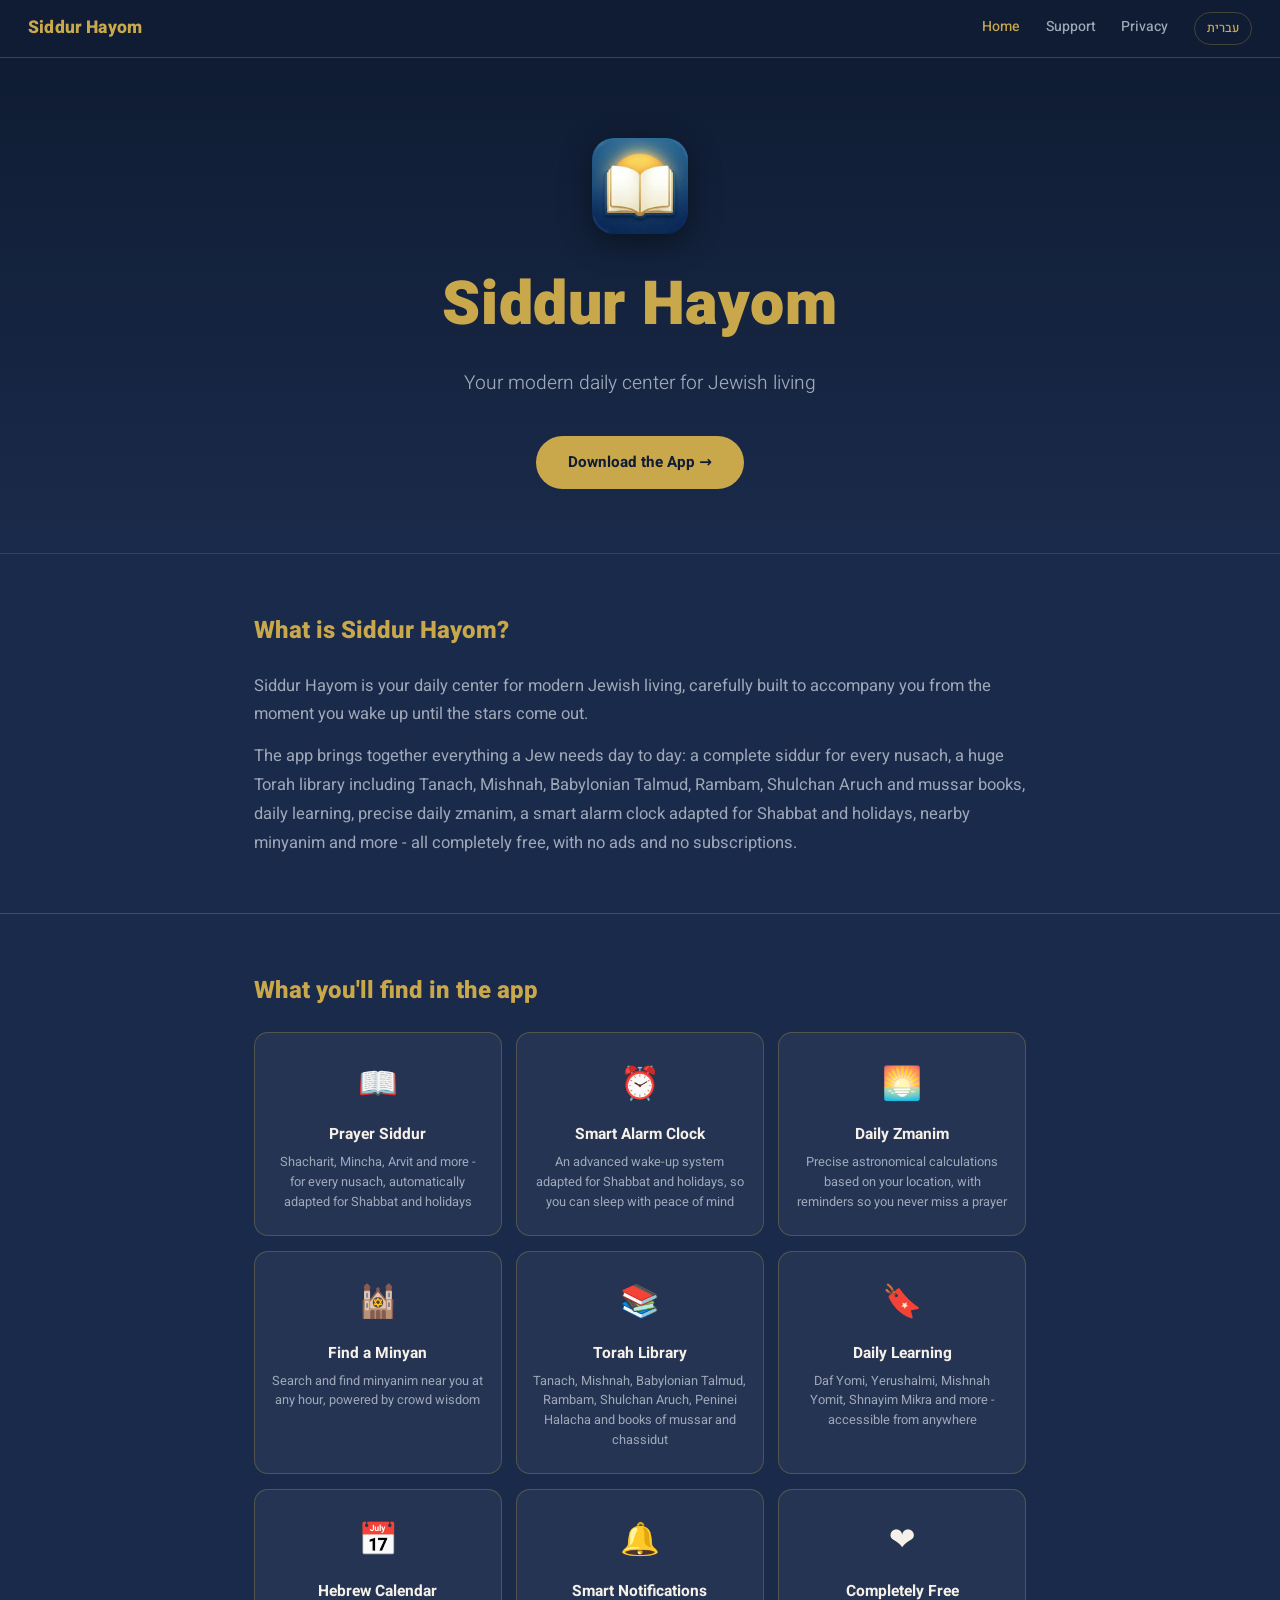
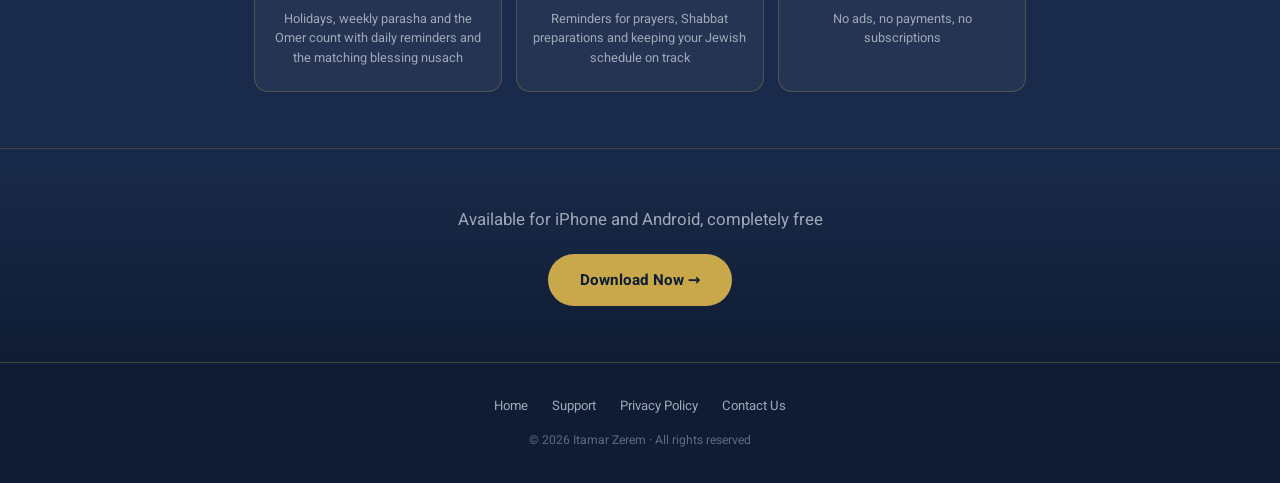
==== index.html @ e5074533 "dailystudy" ====
<!DOCTYPE html>
<html lang="he" dir="rtl">
<head>
  <meta charset="UTF-8">
  <script>
    (function () {
      var saved = localStorage.getItem('siddurLang');
      var lang = (navigator.language || navigator.userLanguage || '').toLowerCase();
      var target = saved || (lang.indexOf('he') === 0 ? 'he' : 'en');
      if (target !== 'he') { location.replace('en/index.html'); }
    })();
  </script>
  <meta name="viewport" content="width=device-width, initial-scale=1.0">
  <title>סידור היום - המרכז היומיומי לאורח חיים יהודי</title>
  <meta name="description" content="סידור היום - האפליקציה שמאגדת את כל מה שיהודי צריך ביום יום: סידור לכל נוסח, ספריית יהדות ענקית, זמני היום, שעון מעורר חכם, מניינים ועוד. חינמי לחלוטין.">
  <link rel="canonical" href="https://itamarzerem.github.io/siddurHayomWeb/index.html">
  <link rel="alternate" hreflang="he" href="https://itamarzerem.github.io/siddurHayomWeb/index.html">
  <link rel="alternate" hreflang="en" href="https://itamarzerem.github.io/siddurHayomWeb/en/index.html">
  <link rel="alternate" hreflang="x-default" href="https://itamarzerem.github.io/siddurHayomWeb/index.html">
  <link rel="preconnect" href="https://fonts.googleapis.com">
  <link rel="preconnect" href="https://fonts.gstatic.com" crossorigin>
  <link href="https://fonts.googleapis.com/css2?family=Heebo:wght@300;400;500;600;700;800;900&display=swap" rel="stylesheet">
  <link rel="stylesheet" href="styles.css">
</head>
<body>

  <!-- ── NAV ── -->
  <nav class="nav">
    <a href="index.html" class="nav-logo">סידור היום</a>
    <ul class="nav-links">
      <li><a href="index.html" class="active">בית</a></li>
      <li><a href="support.html">תמיכה</a></li>
      <li><a href="privacy.html">פרטיות</a></li>
      <li><a href="en/index.html" class="lang-switch" onclick="localStorage.setItem('siddurLang','en')">English</a></li>
    </ul>
  </nav>

  <main>

    <!-- ── HERO ── -->
    <section class="hero">
      <img src="siddurIcon.png" alt="סידור היום" class="hero-app-icon" width="96" height="96">
      <h1>סידור היום</h1>
      <p class="hero-tagline">המרכז היומיומי שלך לאורח חיים יהודי מודרני</p>
      <a href="go.html" class="btn btn-gold">
        הורד את האפליקציה ←
      </a>
    </section>

    <!-- ── ABOUT ── -->
    <section class="section">
      <div class="container">
        <h2 class="section-title">מה זה סידור היום?</h2>
        <div class="section-text">
          <p>
            סידור היום הוא המרכז היומיומי שלך לניהול אורח חיים יהודי מודרני, שנבנה בקפידה כדי ללוות אותך
            מהשנייה שקמת ועד צאת הכוכבים.
          </p>
          <p>
            האפליקציה מאגדת את כל מה שיהודי צריך ביום יום: סידור תפילה מלא לכל נוסח, ספריית יהדות ענקית
            הכוללת תנ"ך, משנה, תלמוד בבלי, רמב"ם, שולחן ערוך וספרי מוסר, לימוד יומי, זמני היום המדויקים,
            שעון מעורר חכם המותאם לשבתות ולחגים, מניינים בסביבתך ועוד - הכל חינמי לגמרי, ללא פרסומות וללא מנויים.
          </p>
        </div>
      </div>
    </section>

    <hr class="divider">

    <!-- ── FEATURES ── -->
    <section class="section">
      <div class="container">
        <h2 class="section-title">מה תמצאו באפליקציה</h2>
        <div class="features-grid">

          <div class="feature-card">
            <span class="feature-icon">📖</span>
            <h3>סידור תפילה</h3>
            <p>שחרית, מנחה, ערבית ועוד - לכל נוסח, מותאם אוטומטית לשבתות וחגים</p>
          </div>

          <div class="feature-card">
            <span class="feature-icon">⏰</span>
            <h3>שעון מעורר חכם</h3>
            <p>מערכת השכמה מתקדמת המותאמת לשבתות ולחגים, כדי שתישנו בראש שקט</p>
          </div>

          <div class="feature-card">
            <span class="feature-icon">🌅</span>
            <h3>זמני היום</h3>
            <p>חישוב אסטרונומי מדויק לפי מיקומכם, עם תזכורות שלא תפספסו אף תפילה</p>
          </div>

          <div class="feature-card">
            <span class="feature-icon">🕍</span>
            <h3>מציאת מניין</h3>
            <p>חיפוש ואיתור מניינים בסביבתכם בכל שעה, בהסתמך על חכמת ההמונים</p>
          </div>

          <div class="feature-card">
            <span class="feature-icon">📚</span>
            <h3>ספריית יהדות</h3>
            <p>תנ"ך, משנה, תלמוד בבלי, רמב"ם, שולחן ערוך, פניני הלכה וספרי מוסר וחסידות</p>
          </div>

          <div class="feature-card">
            <span class="feature-icon">🔖</span>
            <h3>לימוד יומי</h3>
            <p>דף יומי, ירושלמי, משנה יומית, שניים מקרא ועוד - נגיש מכל מקום</p>
          </div>

          <div class="feature-card">
            <span class="feature-icon">📅</span>
            <h3>לוח שנה עברי</h3>
            <p>חגים, פרשות שבוע וספירת העומר עם תזכורות יומיות ונוסח ברכה מותאם</p>
          </div>

          <div class="feature-card">
            <span class="feature-icon">🔔</span>
            <h3>התראות חכמות</h3>
            <p>תזכורות לתפילות, הכנת שבת ושמירה על לוח הזמנים היהודי שלכם</p>
          </div>

          <div class="feature-card">
            <span class="feature-icon">❤️</span>
            <h3>חינמי לגמרי</h3>
            <p>ללא פרסומות, ללא תשלומים, ללא מנויים</p>
          </div>

        </div>
      </div>
    </section>

    <!-- ── CTA ── -->
    <section class="cta-band">
      <p>זמין ל‑iPhone ול‑Android, בחינם לחלוטין</p>
      <a href="go.html" class="btn btn-gold">
        הורד עכשיו ←
      </a>
    </section>

  </main>

  <!-- ── FOOTER ── -->
  <footer>
    <nav class="footer-links">
      <a href="index.html">בית</a>
      <a href="support.html">תמיכה</a>
      <a href="privacy.html">פרטיות</a>
      <a href="mailto:siddurhayom@gmail.com">צרו קשר</a>
    </nav>
    <p class="footer-copy">© 2026 Itamar Zerem · כל הזכויות שמורות</p>
  </footer>

</body>
</html>
---- styles.css ----
/* ===================================================
   סידור היום — Website Styles
   Palette: #1a2a4a (deep blue) · #f5f0e8 (cream) · #c9a84c (gold)
   =================================================== */

*, *::before, *::after {
  box-sizing: border-box;
  margin: 0;
  padding: 0;
}

:root {
  --bg:        #1a2a4a;
  --bg-deep:   #0f1c33;
  --bg-card:   rgba(255, 255, 255, 0.05);
  --cream:     #f5f0e8;
  --muted:     #9fa8b8;
  --gold:      #c9a84c;
  --gold-lt:   #e8c96a;
  --gold-bdr:  rgba(201, 168, 76, 0.28);
  --radius:    14px;
}

html {
  direction: rtl;
  scroll-behavior: smooth;
  font-size: 16px;
}

html[dir="ltr"] {
  direction: ltr;
}

body {
  font-family: 'Heebo', system-ui, -apple-system, sans-serif;
  background: var(--bg);
  color: var(--cream);
  line-height: 1.75;
  min-height: 100vh;
  display: flex;
  flex-direction: column;
}

a { color: inherit; text-decoration: none; }
ul { list-style: none; }


/* ─── NAV ─────────────────────────────────────────── */

.nav {
  position: sticky;
  top: 0;
  z-index: 100;
  height: 58px;
  display: flex;
  align-items: center;
  justify-content: space-between;
  padding: 0 1.75rem;
  background: var(--bg-deep);
  border-bottom: 1px solid var(--gold-bdr);
  backdrop-filter: blur(8px);
}

.nav-logo {
  font-size: 1.1rem;
  font-weight: 800;
  color: var(--gold);
  letter-spacing: 0.01em;
  white-space: nowrap;
}

.nav-links {
  display: flex;
  gap: 1.6rem;
}

.nav-links a {
  font-size: 0.88rem;
  font-weight: 500;
  color: var(--muted);
  transition: color 0.18s;
}

.nav-links a:hover,
.nav-links a.active {
  color: var(--gold);
}

.lang-switch {
  display: inline-flex;
  align-items: center;
  padding: 0.26rem 0.75rem;
  border: 1px solid var(--gold-bdr);
  border-radius: 100px;
  font-size: 0.78rem !important;
  font-weight: 600;
  color: var(--gold) !important;
  white-space: nowrap;
  transition: background 0.18s, border-color 0.18s;
}

.lang-switch:hover {
  background: var(--bg-card);
  border-color: var(--gold);
}


/* ─── LAYOUT HELPERS ──────────────────────────────── */

.container {
  width: 100%;
  max-width: 820px;
  margin: 0 auto;
  padding: 0 1.5rem;
}

main { flex: 1; }

.divider {
  border: none;
  border-top: 1px solid var(--gold-bdr);
}


/* ─── HERO ────────────────────────────────────────── */

.hero {
  text-align: center;
  padding: 5rem 1.5rem 4rem;
  background: linear-gradient(180deg, var(--bg-deep) 0%, var(--bg) 100%);
  border-bottom: 1px solid var(--gold-bdr);
}

.hero-app-icon {
  width: 96px;
  height: 96px;
  border-radius: 22px;
  display: block;
  margin: 0 auto 1.1rem;
  box-shadow: 0 8px 32px rgba(0, 0, 0, 0.45);
}

.hero h1 {
  font-size: clamp(2.4rem, 7vw, 3.8rem);
  font-weight: 900;
  color: var(--gold);
  letter-spacing: 0.01em;
  margin-bottom: 0.55rem;
}

.hero-tagline {
  font-size: clamp(1rem, 2.8vw, 1.2rem);
  color: var(--muted);
  font-weight: 300;
  margin-bottom: 2.25rem;
}


/* ─── BUTTONS ─────────────────────────────────────── */

.btn {
  display: inline-flex;
  align-items: center;
  justify-content: center;
  gap: 0.5rem;
  padding: 0.8rem 2rem;
  border-radius: 100px;
  font-family: inherit;
  font-size: 0.95rem;
  font-weight: 700;
  cursor: pointer;
  border: none;
  transition: transform 0.15s ease, box-shadow 0.15s ease, opacity 0.15s;
}

.btn:hover { transform: translateY(-2px); }

.btn-appstore {
  background: #111;
  color: #fff;
  border: 1px solid rgba(255,255,255,0.15);
  font-size: 0.9rem;
  border-radius: 12px;
  padding: 0.7rem 1.6rem;
}
.btn-appstore:hover {
  background: #1c1c1c;
  box-shadow: 0 6px 22px rgba(0,0,0,0.5);
}

.btn-gold {
  background: var(--gold);
  color: var(--bg-deep);
}
.btn-gold:hover {
  background: var(--gold-lt);
  box-shadow: 0 6px 22px rgba(201,168,76,0.35);
}

.btn-play {
  background: #01875f;
  color: #fff;
  border: 1px solid rgba(255,255,255,0.15);
  font-size: 0.9rem;
  border-radius: 12px;
  padding: 0.7rem 1.6rem;
}
.btn-play:hover {
  background: #026e4d;
  box-shadow: 0 6px 22px rgba(0,0,0,0.5);
}

.store-buttons {
  display: flex;
  flex-wrap: wrap;
  gap: 0.9rem;
  justify-content: center;
}

.btn-paypal {
  background: #0070ba;
  color: #fff;
  border: 1px solid rgba(255,255,255,0.15);
  font-size: 0.9rem;
  border-radius: 12px;
  padding: 0.7rem 1.6rem;
}
.btn-paypal:hover {
  background: #005ea6;
  box-shadow: 0 6px 22px rgba(0,112,186,0.4);
}

.btn-bit {
  background: #2dd4f5;
  color: #06263b;
  border: 1px solid rgba(255,255,255,0.15);
  font-size: 0.9rem;
  border-radius: 12px;
  padding: 0.7rem 1.6rem;
}
.btn-bit:hover {
  background: #55e0fb;
  box-shadow: 0 6px 22px rgba(45,212,245,0.4);
}

.btn-paybox {
  background: #00b894;
  color: #fff;
  border: 1px solid rgba(255,255,255,0.15);
  font-size: 0.9rem;
  border-radius: 12px;
  padding: 0.7rem 1.6rem;
}
.btn-paybox:hover {
  background: #00997d;
  box-shadow: 0 6px 22px rgba(0,184,148,0.4);
}


/* ─── SECTIONS ────────────────────────────────────── */

.section {
  padding: 3.5rem 0;
}

.section-title {
  font-size: 1.5rem;
  font-weight: 800;
  color: var(--gold);
  margin-bottom: 1.25rem;
}

.section-text p {
  color: var(--muted);
  font-size: 1.03rem;
  margin-bottom: 0.8rem;
}
.section-text p:last-child { margin-bottom: 0; }


/* ─── FEATURE CARDS ───────────────────────────────── */

.features-grid {
  display: grid;
  grid-template-columns: repeat(3, 1fr);
  gap: 0.9rem;
}

.feature-card {
  background: var(--bg-card);
  border: 1px solid var(--gold-bdr);
  border-radius: var(--radius);
  padding: 1.4rem 1rem;
  text-align: center;
  transition: border-color 0.2s, transform 0.2s;
}

.feature-card:hover {
  border-color: var(--gold);
  transform: translateY(-3px);
}

.feature-icon {
  font-size: 2rem;
  display: block;
  margin-bottom: 0.6rem;
}

.feature-card h3 {
  font-size: 0.97rem;
  font-weight: 700;
  color: var(--cream);
  margin-bottom: 0.3rem;
}

.feature-card p {
  font-size: 0.8rem;
  color: var(--muted);
  line-height: 1.55;
}


/* ─── CTA BAND ────────────────────────────────────── */

.cta-band {
  background: linear-gradient(180deg, var(--bg) 0%, var(--bg-deep) 100%);
  border-top: 1px solid var(--gold-bdr);
  text-align: center;
  padding: 3.5rem 1.5rem;
}

.cta-band p {
  color: var(--muted);
  margin-bottom: 1.2rem;
  font-size: 1.05rem;
}


/* ─── SUPPORT PAGE ────────────────────────────────── */

.page-header {
  text-align: center;
  padding: 4rem 1.5rem 3rem;
  background: linear-gradient(180deg, var(--bg-deep) 0%, var(--bg) 100%);
  border-bottom: 1px solid var(--gold-bdr);
}

.page-header .page-emoji {
  font-size: 3rem;
  display: block;
  margin-bottom: 0.9rem;
}

.page-header h1 {
  font-size: clamp(1.8rem, 5vw, 2.8rem);
  font-weight: 900;
  color: var(--gold);
  margin-bottom: 0.45rem;
}

.page-header p {
  color: var(--muted);
  font-size: 1rem;
}

.donate-card {
  background: var(--bg-card);
  border: 1px solid var(--gold-bdr);
  border-radius: var(--radius);
  padding: 2.5rem 2rem;
  text-align: center;
  margin-top: 2rem;
}

.donate-card .donate-amount-note {
  font-size: 0.85rem;
  color: var(--muted);
  margin-top: 1rem;
}

.contact-note {
  text-align: center;
  color: var(--muted);
  font-size: 0.9rem;
  margin-top: 1.75rem;
}

.contact-note a {
  color: var(--gold);
  border-bottom: 1px solid rgba(201,168,76,0.35);
  padding-bottom: 1px;
  transition: border-color 0.2s;
}

.contact-note a:hover {
  border-color: var(--gold);
}


/* ─── PRIVACY PAGE ────────────────────────────────── */

.privacy-body {
  direction: ltr;
  text-align: left;
  padding: 3rem 0;
}

.privacy-body .policy-block {
  background: var(--bg-card);
  border: 1px solid var(--gold-bdr);
  border-radius: var(--radius);
  padding: 2rem 2rem 1.5rem;
}

.privacy-body h2 {
  font-size: 1rem;
  font-weight: 700;
  color: var(--gold);
  margin-top: 1.5rem;
  margin-bottom: 0.45rem;
}

.privacy-body h2:first-child {
  margin-top: 0;
}

.privacy-body p {
  color: var(--muted);
  font-size: 0.9rem;
  line-height: 1.8;
  margin-bottom: 0.6rem;
}

.privacy-body .last-updated {
  display: block;
  font-size: 0.8rem;
  color: var(--muted);
  opacity: 0.7;
  margin-bottom: 1.5rem;
}

.privacy-body a {
  color: var(--gold);
  text-decoration: underline;
  text-decoration-color: rgba(201,168,76,0.4);
}


/* ─── FOOTER ──────────────────────────────────────── */

footer {
  background: var(--bg-deep);
  border-top: 1px solid var(--gold-bdr);
  padding: 2rem 1.5rem;
  text-align: center;
}

.footer-links {
  display: flex;
  justify-content: center;
  gap: 1.5rem;
  margin-bottom: 0.75rem;
  flex-wrap: wrap;
}

.footer-links a {
  color: var(--muted);
  font-size: 0.82rem;
  transition: color 0.18s;
}

.footer-links a:hover { color: var(--gold); }

.footer-copy {
  font-size: 0.76rem;
  color: var(--muted);
  opacity: 0.55;
}


/* ─── RESPONSIVE ──────────────────────────────────── */

@media (max-width: 640px) {
  .hero        { padding: 3.5rem 1.25rem 3rem; }
  .section     { padding: 2.5rem 0; }

  .features-grid {
    grid-template-columns: 1fr 1fr;
    gap: 0.75rem;
  }

  .donate-card { padding: 1.75rem 1.25rem; }

  .nav-links { gap: 1.1rem; }
}

@media (max-width: 380px) {
  .features-grid { grid-template-columns: 1fr; }
  .nav-links { gap: 0.85rem; }
  .nav-links a { font-size: 0.82rem; }
}
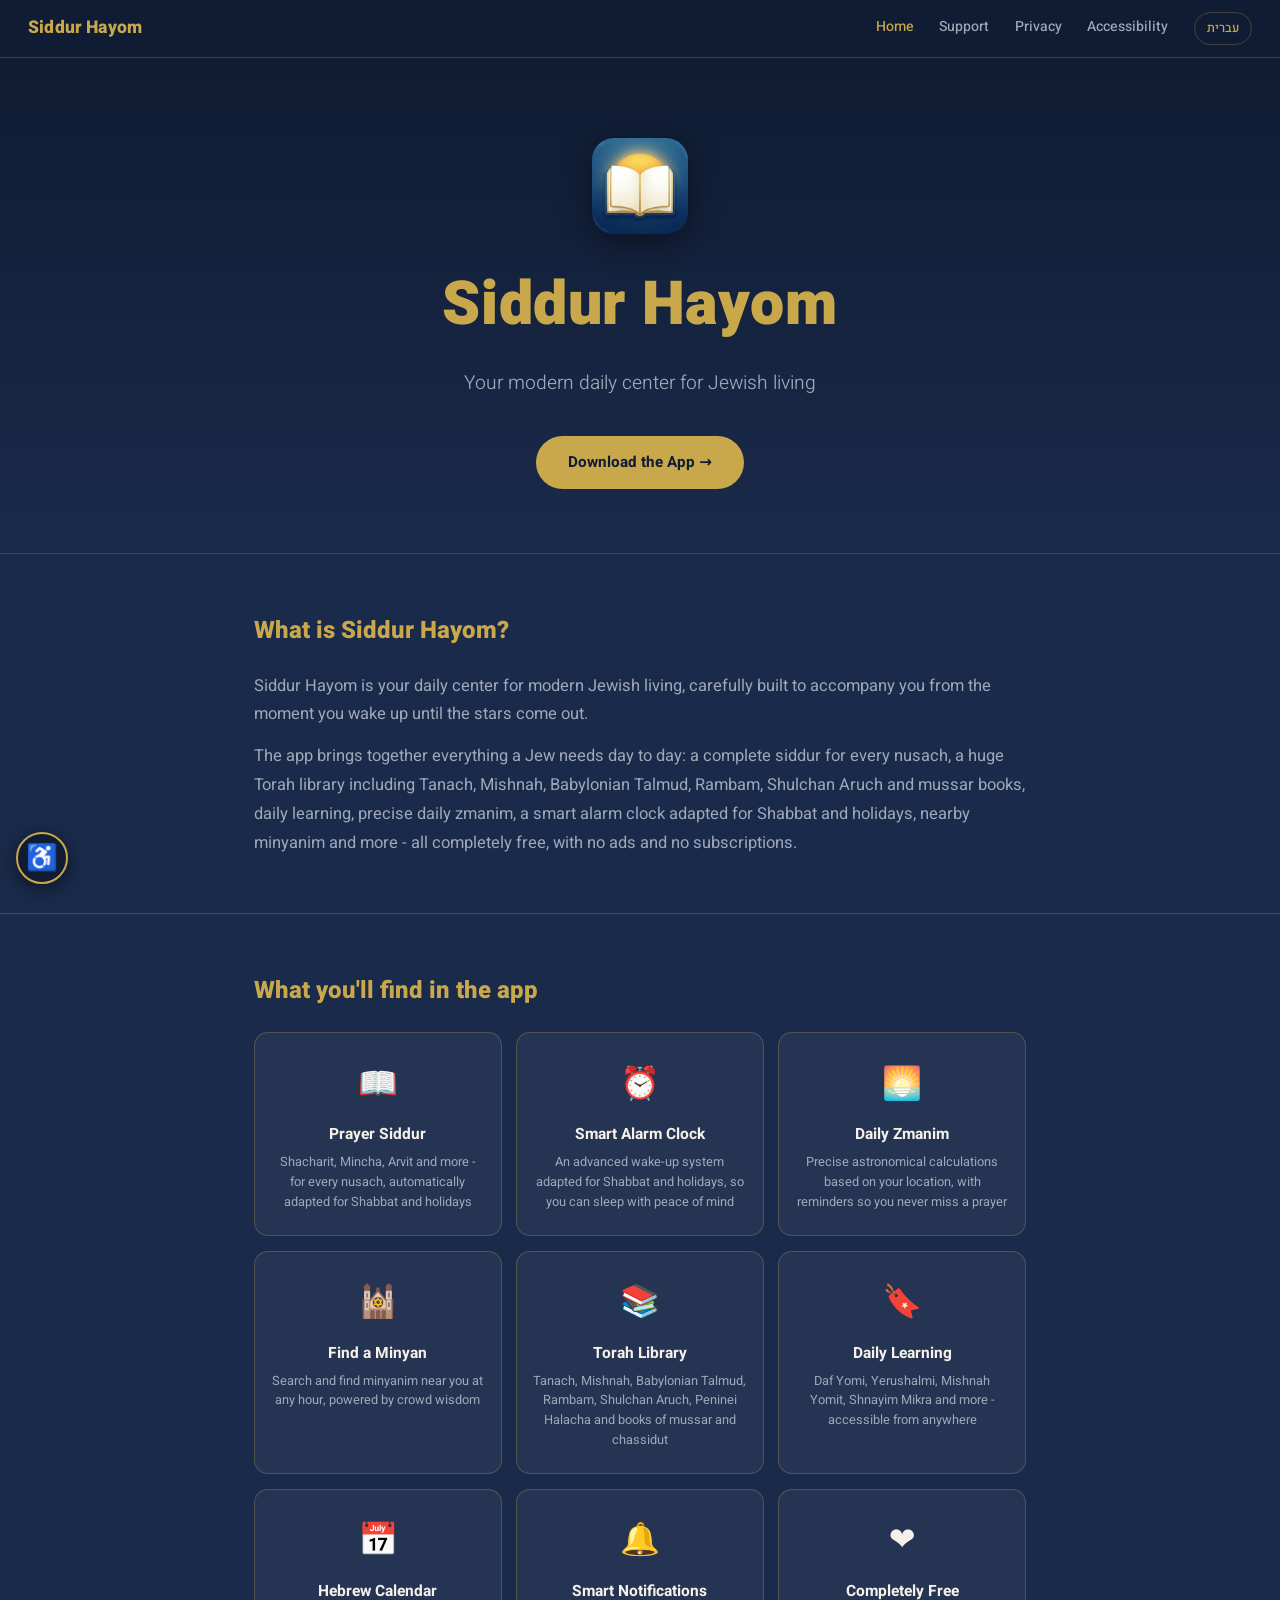
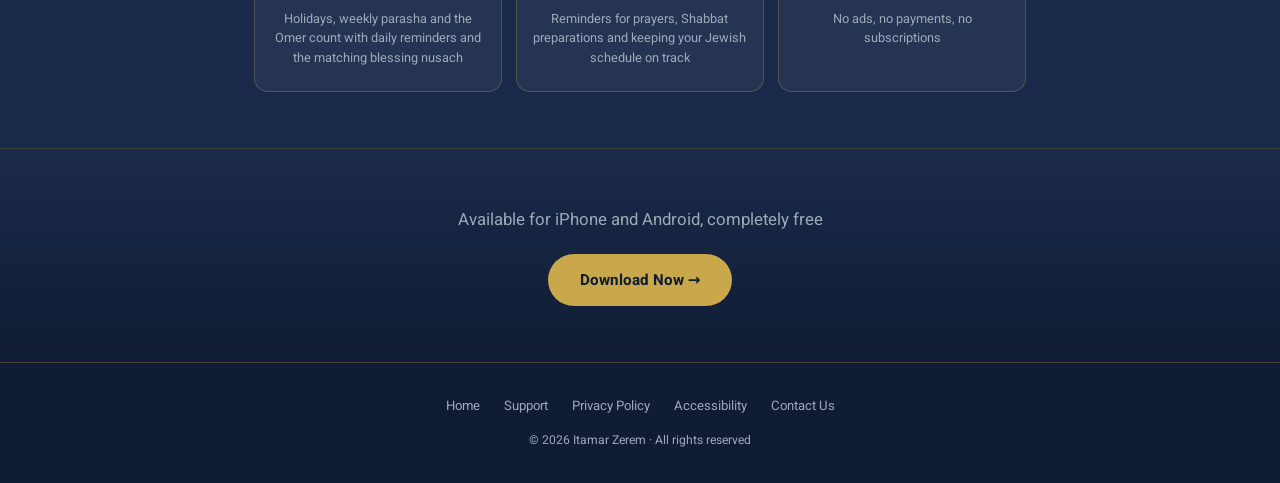
==== commit a3963752: "studynotfinished" ====
--- a/index.html
+++ b/index.html
@@ -21,6 +21,7 @@
   <link rel="preconnect" href="https://fonts.gstatic.com" crossorigin>
   <link href="https://fonts.googleapis.com/css2?family=Heebo:wght@300;400;500;600;700;800;900&display=swap" rel="stylesheet">
   <link rel="stylesheet" href="styles.css">
+  <script defer src="a11y.js"></script>
 </head>
 <body>
 
@@ -31,6 +32,7 @@
       <li><a href="index.html" class="active">בית</a></li>
       <li><a href="support.html">תמיכה</a></li>
       <li><a href="privacy.html">פרטיות</a></li>
+      <li><a href="accessibility.html">נגישות</a></li>
       <li><a href="en/index.html" class="lang-switch" onclick="localStorage.setItem('siddurLang','en')">English</a></li>
     </ul>
   </nav>
@@ -74,55 +76,55 @@
         <div class="features-grid">
 
           <div class="feature-card">
-            <span class="feature-icon">📖</span>
+            <span class="feature-icon" aria-hidden="true">📖</span>
             <h3>סידור תפילה</h3>
             <p>שחרית, מנחה, ערבית ועוד - לכל נוסח, מותאם אוטומטית לשבתות וחגים</p>
           </div>
 
           <div class="feature-card">
-            <span class="feature-icon">⏰</span>
+            <span class="feature-icon" aria-hidden="true">⏰</span>
             <h3>שעון מעורר חכם</h3>
             <p>מערכת השכמה מתקדמת המותאמת לשבתות ולחגים, כדי שתישנו בראש שקט</p>
           </div>
 
           <div class="feature-card">
-            <span class="feature-icon">🌅</span>
+            <span class="feature-icon" aria-hidden="true">🌅</span>
             <h3>זמני היום</h3>
             <p>חישוב אסטרונומי מדויק לפי מיקומכם, עם תזכורות שלא תפספסו אף תפילה</p>
           </div>
 
           <div class="feature-card">
-            <span class="feature-icon">🕍</span>
+            <span class="feature-icon" aria-hidden="true">🕍</span>
             <h3>מציאת מניין</h3>
             <p>חיפוש ואיתור מניינים בסביבתכם בכל שעה, בהסתמך על חכמת ההמונים</p>
           </div>
 
           <div class="feature-card">
-            <span class="feature-icon">📚</span>
+            <span class="feature-icon" aria-hidden="true">📚</span>
             <h3>ספריית יהדות</h3>
             <p>תנ"ך, משנה, תלמוד בבלי, רמב"ם, שולחן ערוך, פניני הלכה וספרי מוסר וחסידות</p>
           </div>
 
           <div class="feature-card">
-            <span class="feature-icon">🔖</span>
+            <span class="feature-icon" aria-hidden="true">🔖</span>
             <h3>לימוד יומי</h3>
             <p>דף יומי, ירושלמי, משנה יומית, שניים מקרא ועוד - נגיש מכל מקום</p>
           </div>
 
           <div class="feature-card">
-            <span class="feature-icon">📅</span>
+            <span class="feature-icon" aria-hidden="true">📅</span>
             <h3>לוח שנה עברי</h3>
             <p>חגים, פרשות שבוע וספירת העומר עם תזכורות יומיות ונוסח ברכה מותאם</p>
           </div>
 
           <div class="feature-card">
-            <span class="feature-icon">🔔</span>
+            <span class="feature-icon" aria-hidden="true">🔔</span>
             <h3>התראות חכמות</h3>
             <p>תזכורות לתפילות, הכנת שבת ושמירה על לוח הזמנים היהודי שלכם</p>
           </div>
 
           <div class="feature-card">
-            <span class="feature-icon">❤️</span>
+            <span class="feature-icon" aria-hidden="true">❤️</span>
             <h3>חינמי לגמרי</h3>
             <p>ללא פרסומות, ללא תשלומים, ללא מנויים</p>
           </div>
@@ -147,6 +149,7 @@
       <a href="index.html">בית</a>
       <a href="support.html">תמיכה</a>
       <a href="privacy.html">פרטיות</a>
+      <a href="accessibility.html">נגישות</a>
       <a href="mailto:siddurhayom@gmail.com">צרו קשר</a>
     </nav>
     <p class="footer-copy">© 2026 Itamar Zerem · כל הזכויות שמורות</p>
--- a/styles.css
+++ b/styles.css
@@ -431,11 +431,11 @@
   margin-bottom: 0.6rem;
 }
 
-.privacy-body .last-updated {
+.privacy-body .last-updated,
+.doc-body .last-updated {
   display: block;
   font-size: 0.8rem;
   color: var(--muted);
-  opacity: 0.7;
   margin-bottom: 1.5rem;
 }
 
@@ -474,7 +474,6 @@
 .footer-copy {
   font-size: 0.76rem;
   color: var(--muted);
-  opacity: 0.55;
 }
 
 
@@ -499,3 +498,223 @@
   .nav-links { gap: 0.85rem; }
   .nav-links a { font-size: 0.82rem; }
 }
+
+
+/* ===================================================
+   נגישות — Accessibility (ת"י 5568 AA)
+   =================================================== */
+
+/* ─── חיווי פוקוס למקלדת (keyboard focus) ─────────── */
+a:focus-visible,
+button:focus-visible,
+input:focus-visible,
+[tabindex]:focus-visible {
+  outline: 3px solid var(--gold-lt);
+  outline-offset: 3px;
+  border-radius: 6px;
+}
+
+/* דפדפנים שאינם תומכים ב-:focus-visible — לא להסתיר פוקוס */
+a:focus,
+button:focus,
+input:focus,
+[tabindex]:focus {
+  outline: 3px solid var(--gold-lt);
+  outline-offset: 3px;
+}
+a:focus:not(:focus-visible),
+button:focus:not(:focus-visible),
+input:focus:not(:focus-visible),
+[tabindex]:focus:not(:focus-visible) {
+  outline: none;
+}
+
+/* ─── דילוג לתוכן (skip link) ───────────────────── */
+.skip-link {
+  position: absolute;
+  inset-inline-start: 1rem;
+  top: -100px;
+  z-index: 1000;
+  background: var(--gold);
+  color: var(--bg-deep);
+  padding: 0.7rem 1.2rem;
+  border-radius: 0 0 10px 10px;
+  font-weight: 700;
+  font-size: 0.9rem;
+  transition: top 0.15s ease;
+}
+.skip-link:focus {
+  top: 0;
+}
+
+#main:focus {
+  outline: none;
+}
+
+/* ─── עמוד מסמך כללי (הצהרת נגישות / RTL+LTR) ────── */
+.doc-body {
+  padding: 3rem 0;
+  text-align: start;
+}
+.doc-body .policy-block {
+  background: var(--bg-card);
+  border: 1px solid var(--gold-bdr);
+  border-radius: var(--radius);
+  padding: 2rem 2rem 1.5rem;
+}
+.doc-body h2 {
+  font-size: 1rem;
+  font-weight: 700;
+  color: var(--gold);
+  margin-top: 1.5rem;
+  margin-bottom: 0.45rem;
+}
+.doc-body h2:first-of-type { margin-top: 0; }
+.doc-body p,
+.doc-body li {
+  color: var(--muted);
+  font-size: 0.92rem;
+  line-height: 1.8;
+  margin-bottom: 0.6rem;
+}
+.doc-body ul {
+  list-style: disc;
+  padding-inline-start: 1.4rem;
+  margin-bottom: 0.6rem;
+}
+.doc-body a {
+  color: var(--gold);
+  text-decoration: underline;
+  text-decoration-color: rgba(201, 168, 76, 0.5);
+}
+
+/* ─── וידג'ט נגישות (accessibility toolbar) ──────── */
+.a11y-toggle {
+  position: fixed;
+  inset-inline-start: 1rem;
+  bottom: 1rem;
+  z-index: 900;
+  width: 52px;
+  height: 52px;
+  border-radius: 50%;
+  border: 2px solid var(--gold);
+  background: var(--bg-deep);
+  color: var(--gold);
+  font-size: 1.6rem;
+  line-height: 1;
+  cursor: pointer;
+  box-shadow: 0 4px 18px rgba(0, 0, 0, 0.5);
+  display: flex;
+  align-items: center;
+  justify-content: center;
+  transition: transform 0.15s ease, background 0.15s ease;
+}
+.a11y-toggle:hover {
+  transform: scale(1.06);
+  background: var(--bg);
+}
+
+.a11y-panel {
+  position: fixed;
+  inset-inline-start: 1rem;
+  bottom: 4.6rem;
+  z-index: 901;
+  width: 250px;
+  max-width: calc(100vw - 2rem);
+  background: var(--bg-deep);
+  border: 1px solid var(--gold-bdr);
+  border-radius: 14px;
+  box-shadow: 0 10px 36px rgba(0, 0, 0, 0.55);
+  padding: 1rem;
+  text-align: start;
+}
+.a11y-panel[hidden] { display: none; }
+
+.a11y-panel h2 {
+  font-size: 0.95rem;
+  font-weight: 800;
+  color: var(--gold);
+  margin-bottom: 0.7rem;
+}
+
+.a11y-panel button {
+  display: flex;
+  align-items: center;
+  gap: 0.5rem;
+  width: 100%;
+  text-align: start;
+  background: var(--bg-card);
+  border: 1px solid var(--gold-bdr);
+  border-radius: 10px;
+  color: var(--cream);
+  font-family: inherit;
+  font-size: 0.86rem;
+  font-weight: 600;
+  padding: 0.55rem 0.75rem;
+  margin-bottom: 0.45rem;
+  cursor: pointer;
+  transition: border-color 0.15s ease, background 0.15s ease;
+}
+.a11y-panel button:hover {
+  border-color: var(--gold);
+}
+.a11y-panel button[aria-pressed="true"] {
+  border-color: var(--gold);
+  background: rgba(201, 168, 76, 0.18);
+  color: var(--gold-lt);
+}
+.a11y-panel .a11y-icn {
+  font-size: 1.05rem;
+  width: 1.4rem;
+  text-align: center;
+  flex-shrink: 0;
+}
+.a11y-panel .a11y-reset {
+  margin-top: 0.3rem;
+  margin-bottom: 0;
+  justify-content: center;
+  color: var(--muted);
+}
+
+/* ─── מצב ניגודיות גבוהה (high contrast) ─────────── */
+body.a11y-contrast {
+  --bg:       #000914;
+  --bg-deep:  #000000;
+  --bg-card:  rgba(255, 255, 255, 0.10);
+  --cream:    #ffffff;
+  --muted:    #e9edf5;
+  --gold:     #ffd24a;
+  --gold-lt:  #ffe07a;
+  --gold-bdr: rgba(255, 210, 74, 0.55);
+}
+body.a11y-contrast .feature-card p,
+body.a11y-contrast .privacy-body p,
+body.a11y-contrast .doc-body p,
+body.a11y-contrast .section-text p {
+  color: var(--cream);
+}
+
+/* ─── הדגשת קישורים (underline links) ────────────── */
+body.a11y-underline a:not(.btn):not(.nav-logo) {
+  text-decoration: underline !important;
+  text-underline-offset: 2px;
+}
+
+/* ─── עצירת אנימציות (stop animations) ───────────── */
+body.a11y-no-anim *,
+body.a11y-no-anim *::before,
+body.a11y-no-anim *::after {
+  animation-duration: 0.001s !important;
+  animation-iteration-count: 1 !important;
+  transition-duration: 0.001s !important;
+  scroll-behavior: auto !important;
+}
+
+/* כיבוד העדפת מערכת: תנועה מופחתת */
+@media (prefers-reduced-motion: reduce) {
+  *, *::before, *::after {
+    animation-duration: 0.001s !important;
+    transition-duration: 0.001s !important;
+    scroll-behavior: auto !important;
+  }
+}
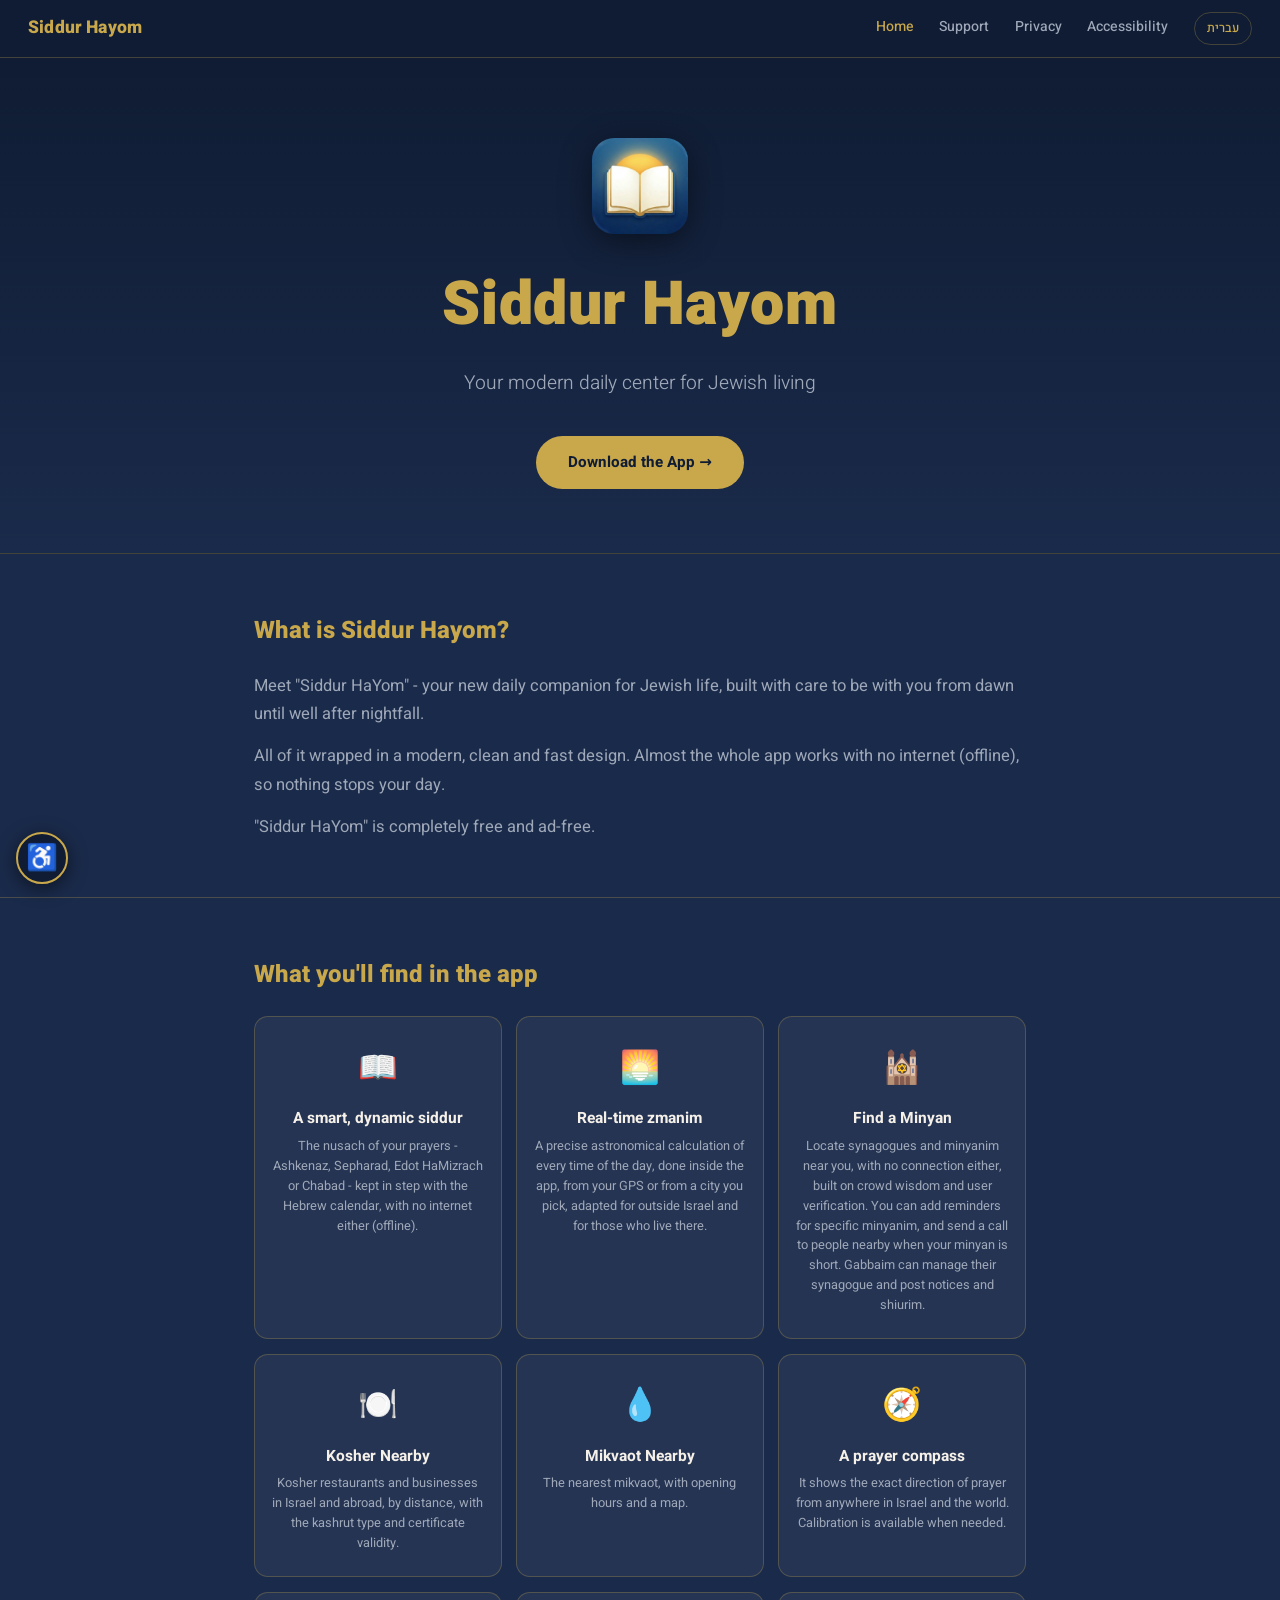
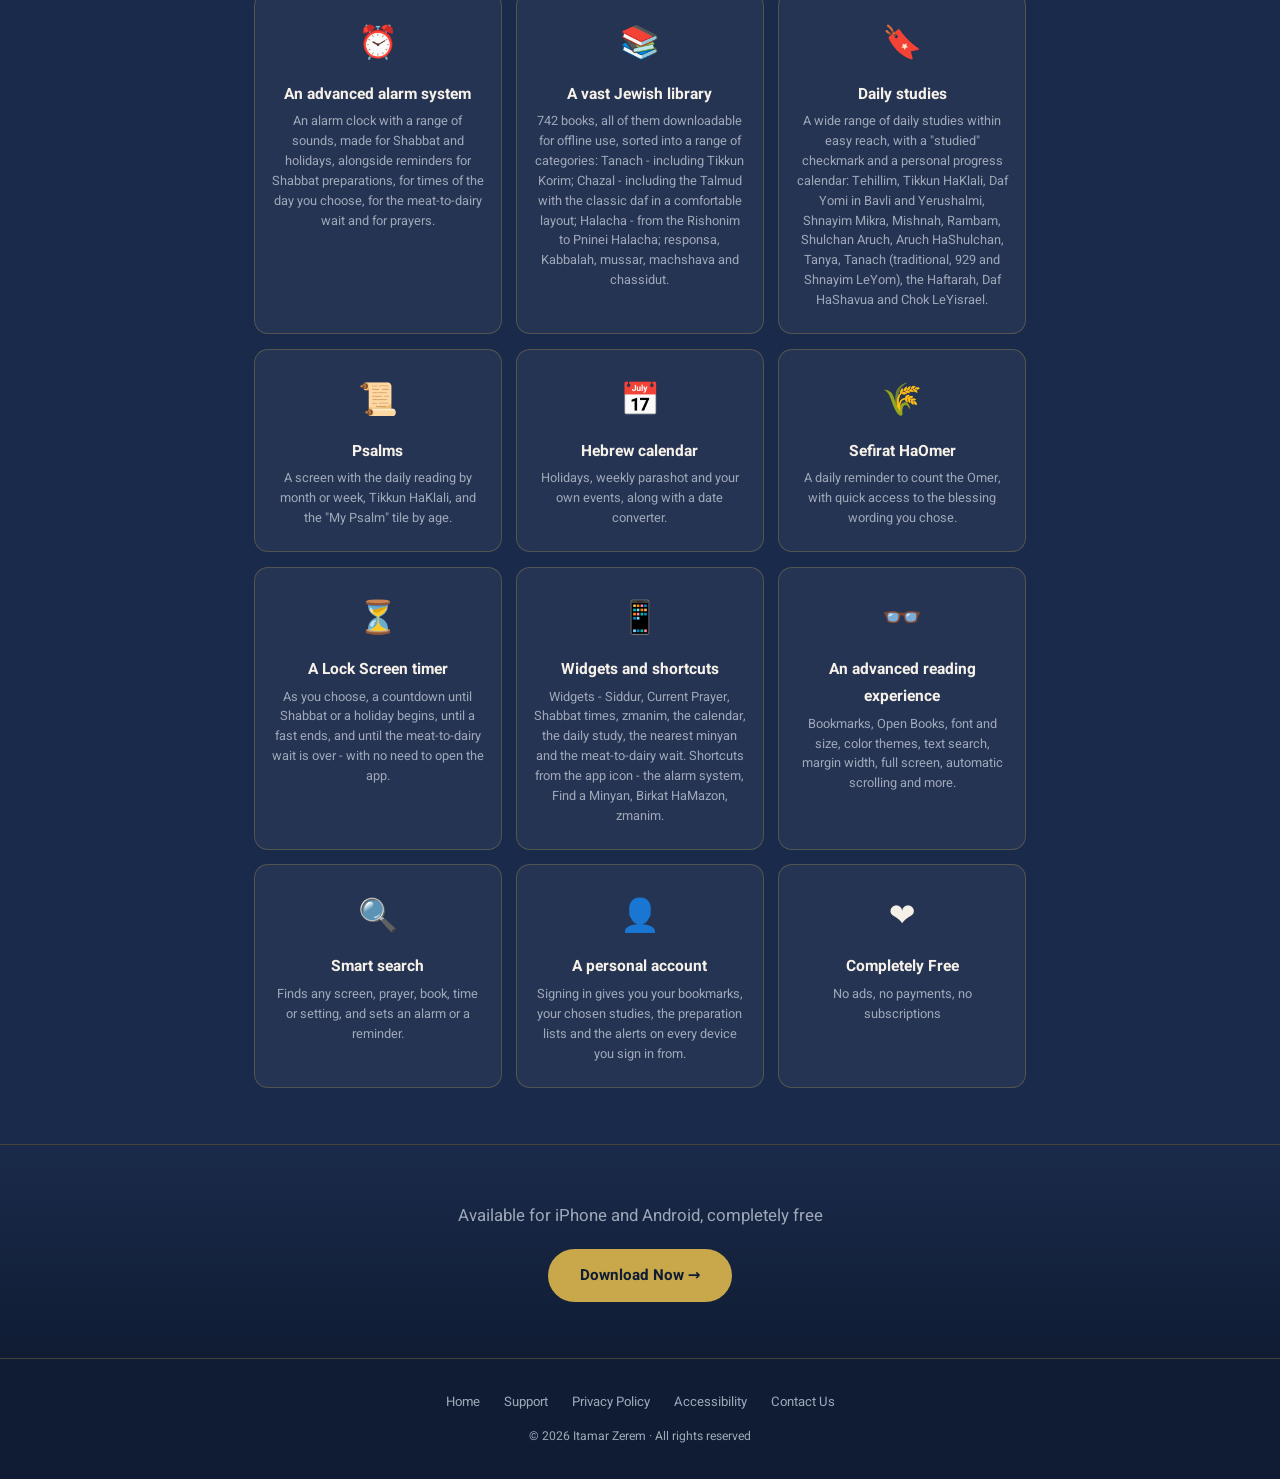
==== commit 67e8ecb4: "content: דף הבית לפי תיאור החנות ופיצ׳רי בילד 21 (כשר בסביבה, מקוואות, תהילים), ומדיניות הפרטיות לפי" ====
--- a/index.html
+++ b/index.html
@@ -55,13 +55,13 @@
         <h2 class="section-title">מה זה סידור היום?</h2>
         <div class="section-text">
           <p>
-            סידור היום הוא המרכז היומיומי שלך לניהול אורח חיים יהודי מודרני, שנבנה בקפידה כדי ללוות אותך
-            מהשנייה שקמת ועד צאת הכוכבים.
+            הכירו את "סידור היום" - המרכז היומיומי החדש שלך לניהול חיים יהודיים, שנבנה בקפידה כדי ללוות אותך מעלות השחר ועד אחרי צאת הכוכבים.
           </p>
           <p>
-            האפליקציה מאגדת את כל מה שיהודי צריך ביום יום: סידור תפילה מלא לכל נוסח, ספריית יהדות ענקית
-            הכוללת תנ"ך, משנה, תלמוד בבלי, רמב"ם, שולחן ערוך וספרי מוסר, לימוד יומי, זמני היום המדויקים,
-            שעון מעורר חכם המותאם לשבתות ולחגים, מניינים בסביבתך ועוד - הכל חינמי לגמרי, ללא פרסומות וללא מנויים.
+            הכל עטוף בעיצוב מודרני, נקי ומהיר. רוב ככל האפליקציה עובדת ללא אינטרנט (אופליין), כדי ששום דבר לא יעצור את סדר היום שלכם.
+          </p>
+          <p>
+            "סידור היום" חינמי לחלוטין וללא פרסומות.
           </p>
         </div>
       </div>
@@ -77,50 +77,104 @@
 
           <div class="feature-card">
             <span class="feature-icon" aria-hidden="true">📖</span>
-            <h3>סידור תפילה</h3>
-            <p>שחרית, מנחה, ערבית ועוד - לכל נוסח, מותאם אוטומטית לשבתות וחגים</p>
+            <h3>סידור חכם ודינמי</h3>
+            <p>נוסח התפילה - אשכנז, ספרד, עדות המזרח או חב״ד - מסונכרן עם לוח השנה, גם ללא אינטרנט (אופליין).</p>
+          </div>
+
+          <div class="feature-card">
+            <span class="feature-icon" aria-hidden="true">🌅</span>
+            <h3>זמני היום בזמן אמת</h3>
+            <p>חישוב אסטרונומי מדויק של כל זמני היום בתוך האפליקציה, לפי GPS או לפי עיר שתבחרו, המותאם גם לחו"ל ולתושבי חו"ל.</p>
+          </div>
+
+          <div class="feature-card">
+            <span class="feature-icon" aria-hidden="true">🕍</span>
+            <h3>מצא מניין</h3>
+            <p>איתור בתי כנסת ומניינים באזורכם, גם ללא רשת, בהסתמך על חכמת המונים ואימות משתמשים. ניתן להוסיף תזכורות למניינים ספציפיים, ולשלוח קריאה לאנשים באזור כשחסרים אנשים למניין. גבאים יכולים לנהל את בית הכנסת ולפרסם הודעות ושיעורים.</p>
+          </div>
+
+          <div class="feature-card">
+            <span class="feature-icon" aria-hidden="true">🍽️</span>
+            <h3>כשר בסביבה</h3>
+            <p>מסעדות ועסקים כשרים בארץ ובחו״ל לפי מרחק, כולל סוג הכשרות ותוקף התעודה.</p>
+          </div>
+
+          <div class="feature-card">
+            <span class="feature-icon" aria-hidden="true">💧</span>
+            <h3>מקוואות באזורך</h3>
+            <p>המקוואות הקרובים, כולל שעות פעילות ומפה.</p>
+          </div>
+
+          <div class="feature-card">
+            <span class="feature-icon" aria-hidden="true">🧭</span>
+            <h3>מצפן תפילה</h3>
+            <p>מציג מכל מקום בארץ ובעולם את כיוון התפילה המדויק, כולל אפשרות לכיול בעת הצורך.</p>
           </div>
 
           <div class="feature-card">
             <span class="feature-icon" aria-hidden="true">⏰</span>
-            <h3>שעון מעורר חכם</h3>
-            <p>מערכת השכמה מתקדמת המותאמת לשבתות ולחגים, כדי שתישנו בראש שקט</p>
-          </div>
-
-          <div class="feature-card">
-            <span class="feature-icon" aria-hidden="true">🌅</span>
-            <h3>זמני היום</h3>
-            <p>חישוב אסטרונומי מדויק לפי מיקומכם, עם תזכורות שלא תפספסו אף תפילה</p>
-          </div>
-
-          <div class="feature-card">
-            <span class="feature-icon" aria-hidden="true">🕍</span>
-            <h3>מציאת מניין</h3>
-            <p>חיפוש ואיתור מניינים בסביבתכם בכל שעה, בהסתמך על חכמת ההמונים</p>
+            <h3>מערכת שעונים ותזכורות מתקדמת</h3>
+            <p>שעון מעורר עם מגוון צלילים מותאם לשבת ולחג, וכן תזכורות להכנות לשבת, לזמני היום נבחרים, לסיום ההמתנה בין בשר לחלב, לתפילות, למניינים, להדלקת נרות חנוכה ולספירת העומר.</p>
           </div>
 
           <div class="feature-card">
             <span class="feature-icon" aria-hidden="true">📚</span>
-            <h3>ספריית יהדות</h3>
-            <p>תנ"ך, משנה, תלמוד בבלי, רמב"ם, שולחן ערוך, פניני הלכה וספרי מוסר וחסידות</p>
+            <h3>ספריית יהדות ענקית</h3>
+            <p>742 ספרים, כולם ניתנים להורדה לשימוש אופליין, המחולקים למגוון קטגוריות: תנ"ך - כולל תיקון קוראים, חז"ל - כולל גמרא עם צורת הדף בפריסה נוחה, הלכה - מהראשונים ועד פניני הלכה, שו"ת, קבלה, מוסר, מחשבה וחסידות.</p>
           </div>
 
           <div class="feature-card">
             <span class="feature-icon" aria-hidden="true">🔖</span>
             <h3>לימוד יומי</h3>
-            <p>דף יומי, ירושלמי, משנה יומית, שניים מקרא ועוד - נגיש מכל מקום</p>
+            <p>מגוון לימודים יומיים בגישה נוחה, כולל סימון נלמד ולוח התקדמות אישי: תהילים, תיקון הכללי, הדף היומי בבלי וירושלמי, שניים מקרא ואחד תרגום, משנה, רמב"ם, שולחן ערוך, ערוך השולחן, תניא, תנ"ך (מסורתי, 929 ושניים ליום), הפטרה, דף השבוע וחוק לישראל.</p>
+          </div>
+
+          <div class="feature-card">
+            <span class="feature-icon" aria-hidden="true">📜</span>
+            <h3>תהילים</h3>
+            <p>מסך הכולל את המנה היומית לפי חודש או שבוע, ״תיקון הכללי״ ואריח ״הפרק שלי בתהילים״ לפי הגיל.</p>
           </div>
 
           <div class="feature-card">
             <span class="feature-icon" aria-hidden="true">📅</span>
             <h3>לוח שנה עברי</h3>
-            <p>חגים, פרשות שבוע וספירת העומר עם תזכורות יומיות ונוסח ברכה מותאם</p>
-          </div>
-
-          <div class="feature-card">
-            <span class="feature-icon" aria-hidden="true">🔔</span>
-            <h3>התראות חכמות</h3>
-            <p>תזכורות לתפילות, הכנת שבת ושמירה על לוח הזמנים היהודי שלכם</p>
+            <p>מעקב אחרי חגים, פרשות שבוע ואירועים אישיים, וכן ממיר תאריכים.</p>
+          </div>
+
+          <div class="feature-card">
+            <span class="feature-icon" aria-hidden="true">🌾</span>
+            <h3>ספירת העומר</h3>
+            <p>תזכורת יומית לספירת העומר עם גישה מהירה לנוסח הברכה שבחרתם.</p>
+          </div>
+
+          <div class="feature-card">
+            <span class="feature-icon" aria-hidden="true">⏳</span>
+            <h3>טיימר במסך הנעילה</h3>
+            <p>לבחירתכם, ספירה לאחור עד כניסת השבת או החג, עד צאת הצום ועד סיום ההמתנה בין בשרי לחלבי - ללא צורך בפתיחת האפליקציה.</p>
+          </div>
+
+          <div class="feature-card">
+            <span class="feature-icon" aria-hidden="true">📱</span>
+            <h3>ווידג'טים וקיצורי דרך</h3>
+            <p>ווידג'טים - סידור, התפילה הנוכחית, זמני שבת, זמני היום, לוח השנה, לימוד יומי, מניין קרוב והמתנה בין בשרי לחלבי. קיצורי דרך מאייקון האפליקציה - מערכת שעונים, מצא מניין, ברכת המזון, זמני היום.</p>
+          </div>
+
+          <div class="feature-card">
+            <span class="feature-icon" aria-hidden="true">👓</span>
+            <h3>חוויית קריאה מתקדמת</h3>
+            <p>סימניות, ספרים פתוחים, שינוי גופן וגודל, ערכות צבעים, חיפוש טקסט, שינוי גודל השוליים, מסך מלא, גלילה אוטומטית ועוד.</p>
+          </div>
+
+          <div class="feature-card">
+            <span class="feature-icon" aria-hidden="true">🔍</span>
+            <h3>חיפוש חכם</h3>
+            <p>מוצא כל מסך, תפילה, ספר, זמן או הגדרה, וקובע שעון או תזכורת.</p>
+          </div>
+
+          <div class="feature-card">
+            <span class="feature-icon" aria-hidden="true">👤</span>
+            <h3>חשבון אישי</h3>
+            <p>כניסה לחשבון מאפשרת גישה לסימניות, ללימודים הנבחרים, לרשימות ההכנה ולהתראות מכל מכשיר ממנו מתחברים.</p>
           </div>
 
           <div class="feature-card">
--- a/styles.css
+++ b/styles.css
@@ -424,10 +424,28 @@
   margin-top: 0;
 }
 
-.privacy-body p {
+/* ‏`li` נוסף כאן ב-26.8.26 יחד עם כתיבת המדיניות מחדש: רשימת שירותי צד שלישי
+   ‏נקראת כרשימה ולא כפסקה רצה. עד אז היו פריטי-רשימה מעוצבים רק ב-`.doc-body`
+   ‏(דף הנגישות), ולכן `ul` בעמוד הפרטיות היה יוצא בלי צבע ובלי ריווח. */
+.privacy-body p,
+.privacy-body li {
   color: var(--muted);
   font-size: 0.9rem;
   line-height: 1.8;
+  margin-bottom: 0.6rem;
+}
+
+/* ‏תווית מודגשת בראש פסקה ("פרטי חשבון:"). עד 26.8.26 הצבע היה כתוב ישירות על
+   ‏כל `<strong>` כ-`style="color: var(--cream)"`; הועבר לכאן כדי שלא יחזור על
+   ‏עצמו בעשרות מקומות בשני הדפים, העברי והאנגלי. */
+.privacy-body strong {
+  color: var(--cream);
+}
+
+.privacy-body ul {
+  list-style: disc;
+  /* ‏לוגי ולא `padding-right`: אותו קובץ CSS משרת גם את הדפים באנגלית ב-`en/`. */
+  padding-inline-start: 1.4rem;
   margin-bottom: 0.6rem;
 }
 
@@ -490,12 +508,28 @@
 
   .donate-card { padding: 1.75rem 1.25rem; }
 
-  .nav-links { gap: 1.1rem; }
+  /* ‏🔴 הלוגו הטקסטואלי נעלם בנייד (26.8.26). עד אז הסרגל **גלש**: הלוגו 83px
+     ‏ועוד 278px של קישורים הם 361px, מול 334px פנויים באייפון ברוחב 390. התוצאה
+     ‏הייתה ש"סידור היום" ו"בית" נדבקים זה לזה בלי מרווח. שאילתת ה-380px שמקטינה
+     ‏גופן ומרווחים לא עזרה, כי היא מתחילה מתחת ל-390 ובכל מקרה חוסכת רק 25px.
+     ‏אין כאן אובדן מידע: מיד מתחת לסרגל כותרת העמוד אומרת "סידור היום" ממילא,
+     ‏והקישור "בית" ממשיך להוביל לדף הבית. במחשב הלוגו נשאר. */
+  .nav-logo { display: none; }
+
+  /* ‏עם היעלמות הלוגו נשאר ל-`.nav` ילד אחד בלבד, ו-`space-between` היה מצמיד
+     ‏אותו לקצה אחד ומשאיר חצי סרגל ריק. `flex: 1` נותן לרשימה את כל הרוחב,
+     ‏ו-`space-between` פורש את חמשת הפריטים באופן שווה. ה-`gap` הופך כאן לרצפה
+     ‏בלבד, ולכן הוא קטן — הוא נכנס לפעולה רק במסכים צרים במיוחד. */
+  .nav-links {
+    flex: 1;
+    justify-content: space-between;
+    gap: 0.6rem;
+  }
 }
 
 @media (max-width: 380px) {
   .features-grid { grid-template-columns: 1fr; }
-  .nav-links { gap: 0.85rem; }
+  .nav-links { gap: 0.5rem; }
   .nav-links a { font-size: 0.82rem; }
 }
 
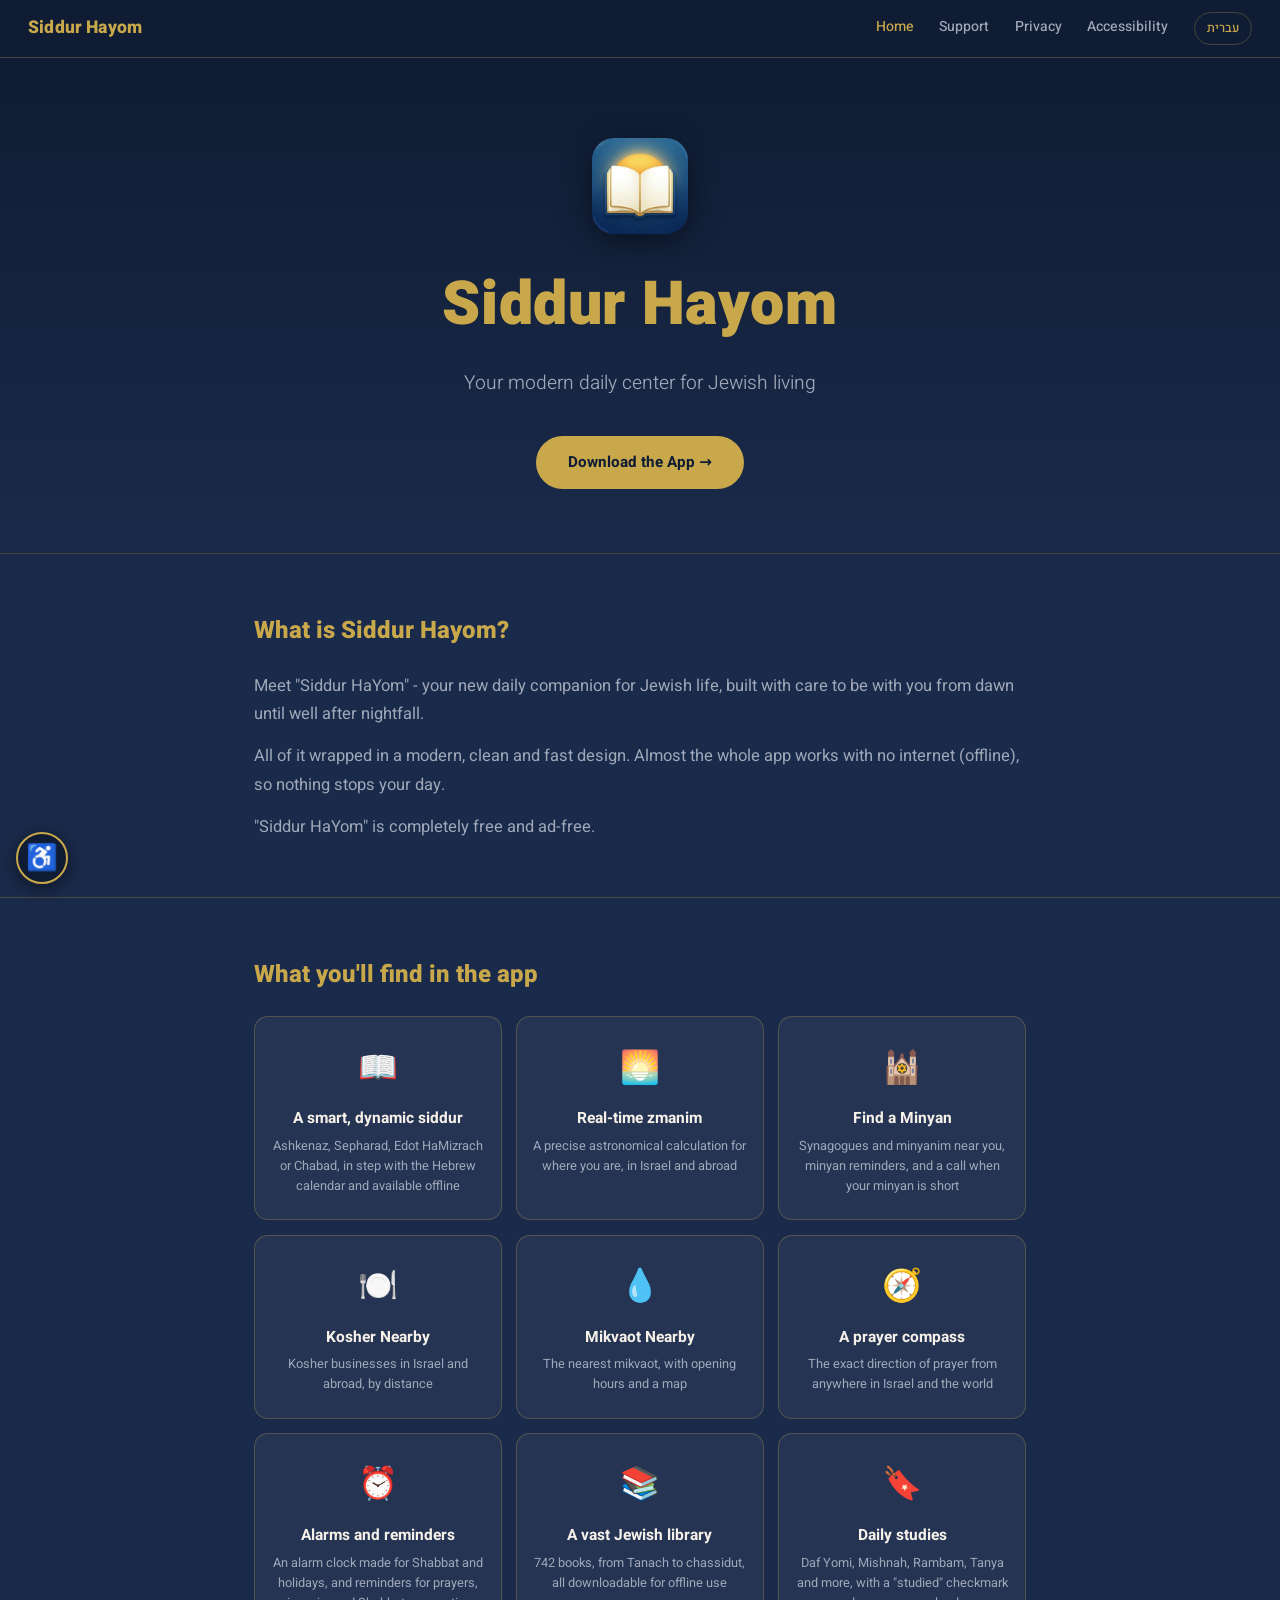
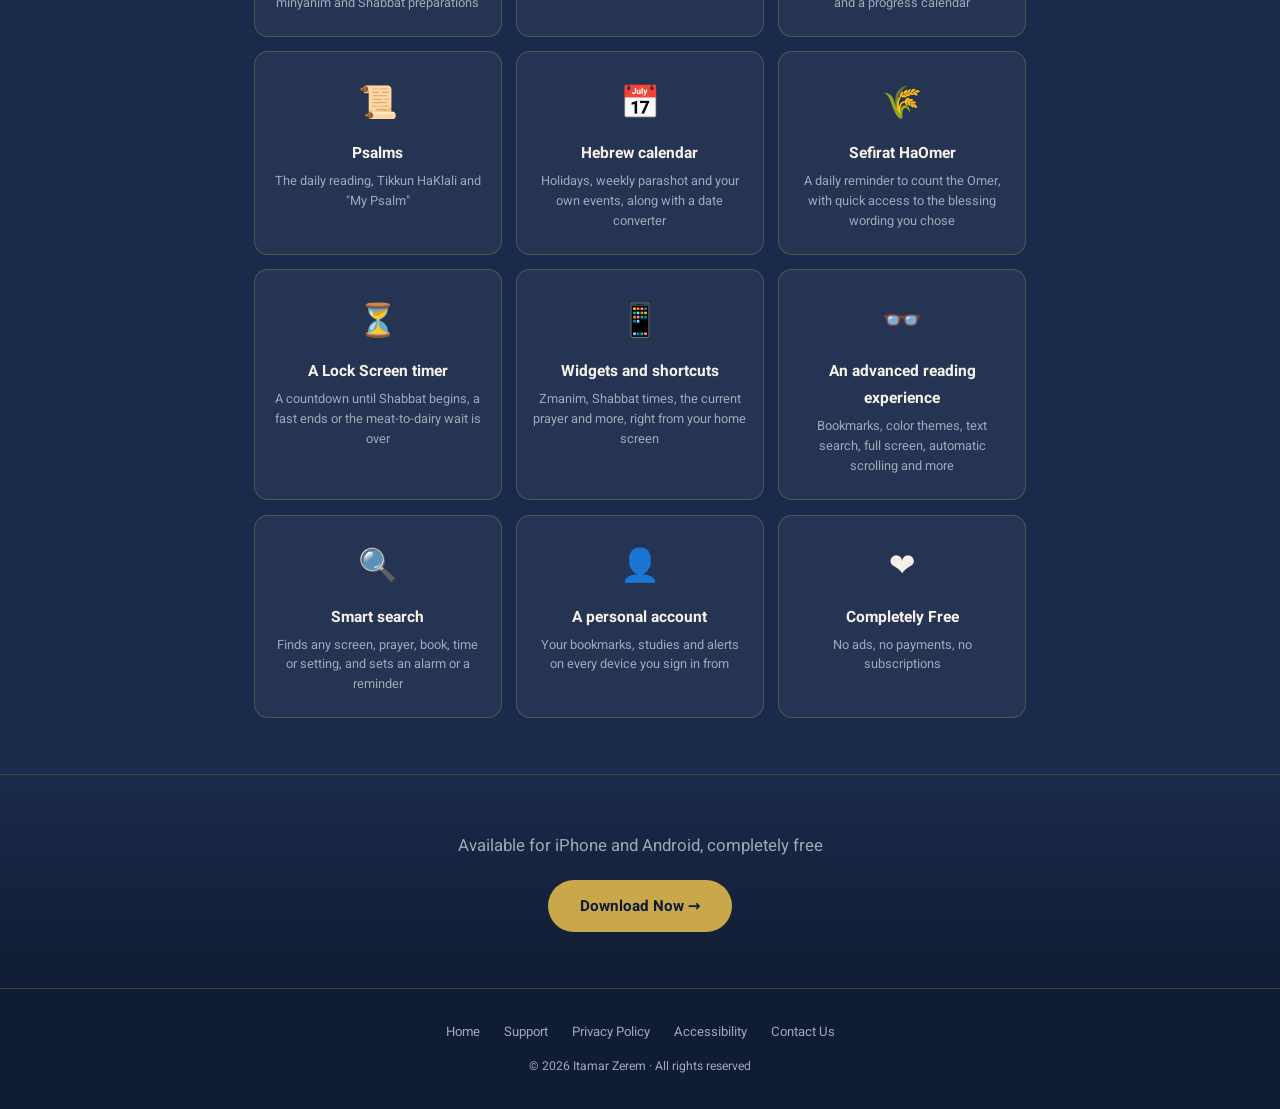
==== commit a1211cfa: "content: תיאורי האריחים בדף הבית קוצרו להצצה כללית, באורך של האריחים הקודמים (בקשת איתמר) Co-Authore" ====
--- a/index.html
+++ b/index.html
@@ -22,6 +22,7 @@
   <link href="https://fonts.googleapis.com/css2?family=Heebo:wght@300;400;500;600;700;800;900&display=swap" rel="stylesheet">
   <link rel="stylesheet" href="styles.css">
   <script defer src="a11y.js"></script>
+  <script defer src="analytics.js"></script>
 </head>
 <body>
 
@@ -78,103 +79,103 @@
           <div class="feature-card">
             <span class="feature-icon" aria-hidden="true">📖</span>
             <h3>סידור חכם ודינמי</h3>
-            <p>נוסח התפילה - אשכנז, ספרד, עדות המזרח או חב״ד - מסונכרן עם לוח השנה, גם ללא אינטרנט (אופליין).</p>
+            <p>אשכנז, ספרד, עדות המזרח או חב״ד, מסונכרן עם לוח השנה וזמין גם ללא אינטרנט</p>
           </div>
 
           <div class="feature-card">
             <span class="feature-icon" aria-hidden="true">🌅</span>
             <h3>זמני היום בזמן אמת</h3>
-            <p>חישוב אסטרונומי מדויק של כל זמני היום בתוך האפליקציה, לפי GPS או לפי עיר שתבחרו, המותאם גם לחו"ל ולתושבי חו"ל.</p>
+            <p>חישוב אסטרונומי מדויק לפי המיקום שלכם, בארץ ובחו"ל</p>
           </div>
 
           <div class="feature-card">
             <span class="feature-icon" aria-hidden="true">🕍</span>
             <h3>מצא מניין</h3>
-            <p>איתור בתי כנסת ומניינים באזורכם, גם ללא רשת, בהסתמך על חכמת המונים ואימות משתמשים. ניתן להוסיף תזכורות למניינים ספציפיים, ולשלוח קריאה לאנשים באזור כשחסרים אנשים למניין. גבאים יכולים לנהל את בית הכנסת ולפרסם הודעות ושיעורים.</p>
+            <p>בתי כנסת ומניינים באזורכם, תזכורות למניינים וקריאה כשחסרים אנשים למניין</p>
           </div>
 
           <div class="feature-card">
             <span class="feature-icon" aria-hidden="true">🍽️</span>
             <h3>כשר בסביבה</h3>
-            <p>מסעדות ועסקים כשרים בארץ ובחו״ל לפי מרחק, כולל סוג הכשרות ותוקף התעודה.</p>
+            <p>מסעדות ועסקים כשרים בארץ ובחו״ל, לפי מרחק</p>
           </div>
 
           <div class="feature-card">
             <span class="feature-icon" aria-hidden="true">💧</span>
             <h3>מקוואות באזורך</h3>
-            <p>המקוואות הקרובים, כולל שעות פעילות ומפה.</p>
+            <p>המקוואות הקרובים, כולל שעות פעילות ומפה</p>
           </div>
 
           <div class="feature-card">
             <span class="feature-icon" aria-hidden="true">🧭</span>
             <h3>מצפן תפילה</h3>
-            <p>מציג מכל מקום בארץ ובעולם את כיוון התפילה המדויק, כולל אפשרות לכיול בעת הצורך.</p>
+            <p>כיוון התפילה המדויק מכל מקום בארץ ובעולם</p>
           </div>
 
           <div class="feature-card">
             <span class="feature-icon" aria-hidden="true">⏰</span>
-            <h3>מערכת שעונים ותזכורות מתקדמת</h3>
-            <p>שעון מעורר עם מגוון צלילים מותאם לשבת ולחג, וכן תזכורות להכנות לשבת, לזמני היום נבחרים, לסיום ההמתנה בין בשר לחלב, לתפילות, למניינים, להדלקת נרות חנוכה ולספירת העומר.</p>
+            <h3>שעונים ותזכורות</h3>
+            <p>שעון מעורר מותאם לשבת ולחג, ותזכורות לתפילות, למניינים ולהכנות לשבת</p>
           </div>
 
           <div class="feature-card">
             <span class="feature-icon" aria-hidden="true">📚</span>
             <h3>ספריית יהדות ענקית</h3>
-            <p>742 ספרים, כולם ניתנים להורדה לשימוש אופליין, המחולקים למגוון קטגוריות: תנ"ך - כולל תיקון קוראים, חז"ל - כולל גמרא עם צורת הדף בפריסה נוחה, הלכה - מהראשונים ועד פניני הלכה, שו"ת, קבלה, מוסר, מחשבה וחסידות.</p>
+            <p>742 ספרים, מתנ"ך ועד חסידות, כולם ניתנים להורדה לשימוש אופליין</p>
           </div>
 
           <div class="feature-card">
             <span class="feature-icon" aria-hidden="true">🔖</span>
             <h3>לימוד יומי</h3>
-            <p>מגוון לימודים יומיים בגישה נוחה, כולל סימון נלמד ולוח התקדמות אישי: תהילים, תיקון הכללי, הדף היומי בבלי וירושלמי, שניים מקרא ואחד תרגום, משנה, רמב"ם, שולחן ערוך, ערוך השולחן, תניא, תנ"ך (מסורתי, 929 ושניים ליום), הפטרה, דף השבוע וחוק לישראל.</p>
+            <p>דף יומי, משנה, רמב"ם, תניא ועוד, עם סימון נלמד ולוח התקדמות</p>
           </div>
 
           <div class="feature-card">
             <span class="feature-icon" aria-hidden="true">📜</span>
             <h3>תהילים</h3>
-            <p>מסך הכולל את המנה היומית לפי חודש או שבוע, ״תיקון הכללי״ ואריח ״הפרק שלי בתהילים״ לפי הגיל.</p>
+            <p>המנה היומית, ״תיקון הכללי״ ו״הפרק שלי בתהילים״</p>
           </div>
 
           <div class="feature-card">
             <span class="feature-icon" aria-hidden="true">📅</span>
             <h3>לוח שנה עברי</h3>
-            <p>מעקב אחרי חגים, פרשות שבוע ואירועים אישיים, וכן ממיר תאריכים.</p>
+            <p>חגים, פרשות שבוע ואירועים אישיים, וכן ממיר תאריכים</p>
           </div>
 
           <div class="feature-card">
             <span class="feature-icon" aria-hidden="true">🌾</span>
             <h3>ספירת העומר</h3>
-            <p>תזכורת יומית לספירת העומר עם גישה מהירה לנוסח הברכה שבחרתם.</p>
+            <p>תזכורת יומית לספירת העומר עם גישה מהירה לנוסח הברכה שבחרתם</p>
           </div>
 
           <div class="feature-card">
             <span class="feature-icon" aria-hidden="true">⏳</span>
             <h3>טיימר במסך הנעילה</h3>
-            <p>לבחירתכם, ספירה לאחור עד כניסת השבת או החג, עד צאת הצום ועד סיום ההמתנה בין בשרי לחלבי - ללא צורך בפתיחת האפליקציה.</p>
+            <p>ספירה לאחור עד כניסת השבת, צאת הצום או סיום ההמתנה בין בשרי לחלבי</p>
           </div>
 
           <div class="feature-card">
             <span class="feature-icon" aria-hidden="true">📱</span>
             <h3>ווידג'טים וקיצורי דרך</h3>
-            <p>ווידג'טים - סידור, התפילה הנוכחית, זמני שבת, זמני היום, לוח השנה, לימוד יומי, מניין קרוב והמתנה בין בשרי לחלבי. קיצורי דרך מאייקון האפליקציה - מערכת שעונים, מצא מניין, ברכת המזון, זמני היום.</p>
+            <p>זמני היום, זמני שבת, התפילה הנוכחית ועוד, ישר ממסך הבית</p>
           </div>
 
           <div class="feature-card">
             <span class="feature-icon" aria-hidden="true">👓</span>
             <h3>חוויית קריאה מתקדמת</h3>
-            <p>סימניות, ספרים פתוחים, שינוי גופן וגודל, ערכות צבעים, חיפוש טקסט, שינוי גודל השוליים, מסך מלא, גלילה אוטומטית ועוד.</p>
+            <p>סימניות, ערכות צבעים, חיפוש טקסט, מסך מלא, גלילה אוטומטית ועוד</p>
           </div>
 
           <div class="feature-card">
             <span class="feature-icon" aria-hidden="true">🔍</span>
             <h3>חיפוש חכם</h3>
-            <p>מוצא כל מסך, תפילה, ספר, זמן או הגדרה, וקובע שעון או תזכורת.</p>
+            <p>מוצא כל מסך, תפילה, ספר, זמן או הגדרה, וקובע שעון או תזכורת</p>
           </div>
 
           <div class="feature-card">
             <span class="feature-icon" aria-hidden="true">👤</span>
             <h3>חשבון אישי</h3>
-            <p>כניסה לחשבון מאפשרת גישה לסימניות, ללימודים הנבחרים, לרשימות ההכנה ולהתראות מכל מכשיר ממנו מתחברים.</p>
+            <p>הסימניות, הלימודים וההתראות שלכם, בכל מכשיר ממנו מתחברים</p>
           </div>
 
           <div class="feature-card">
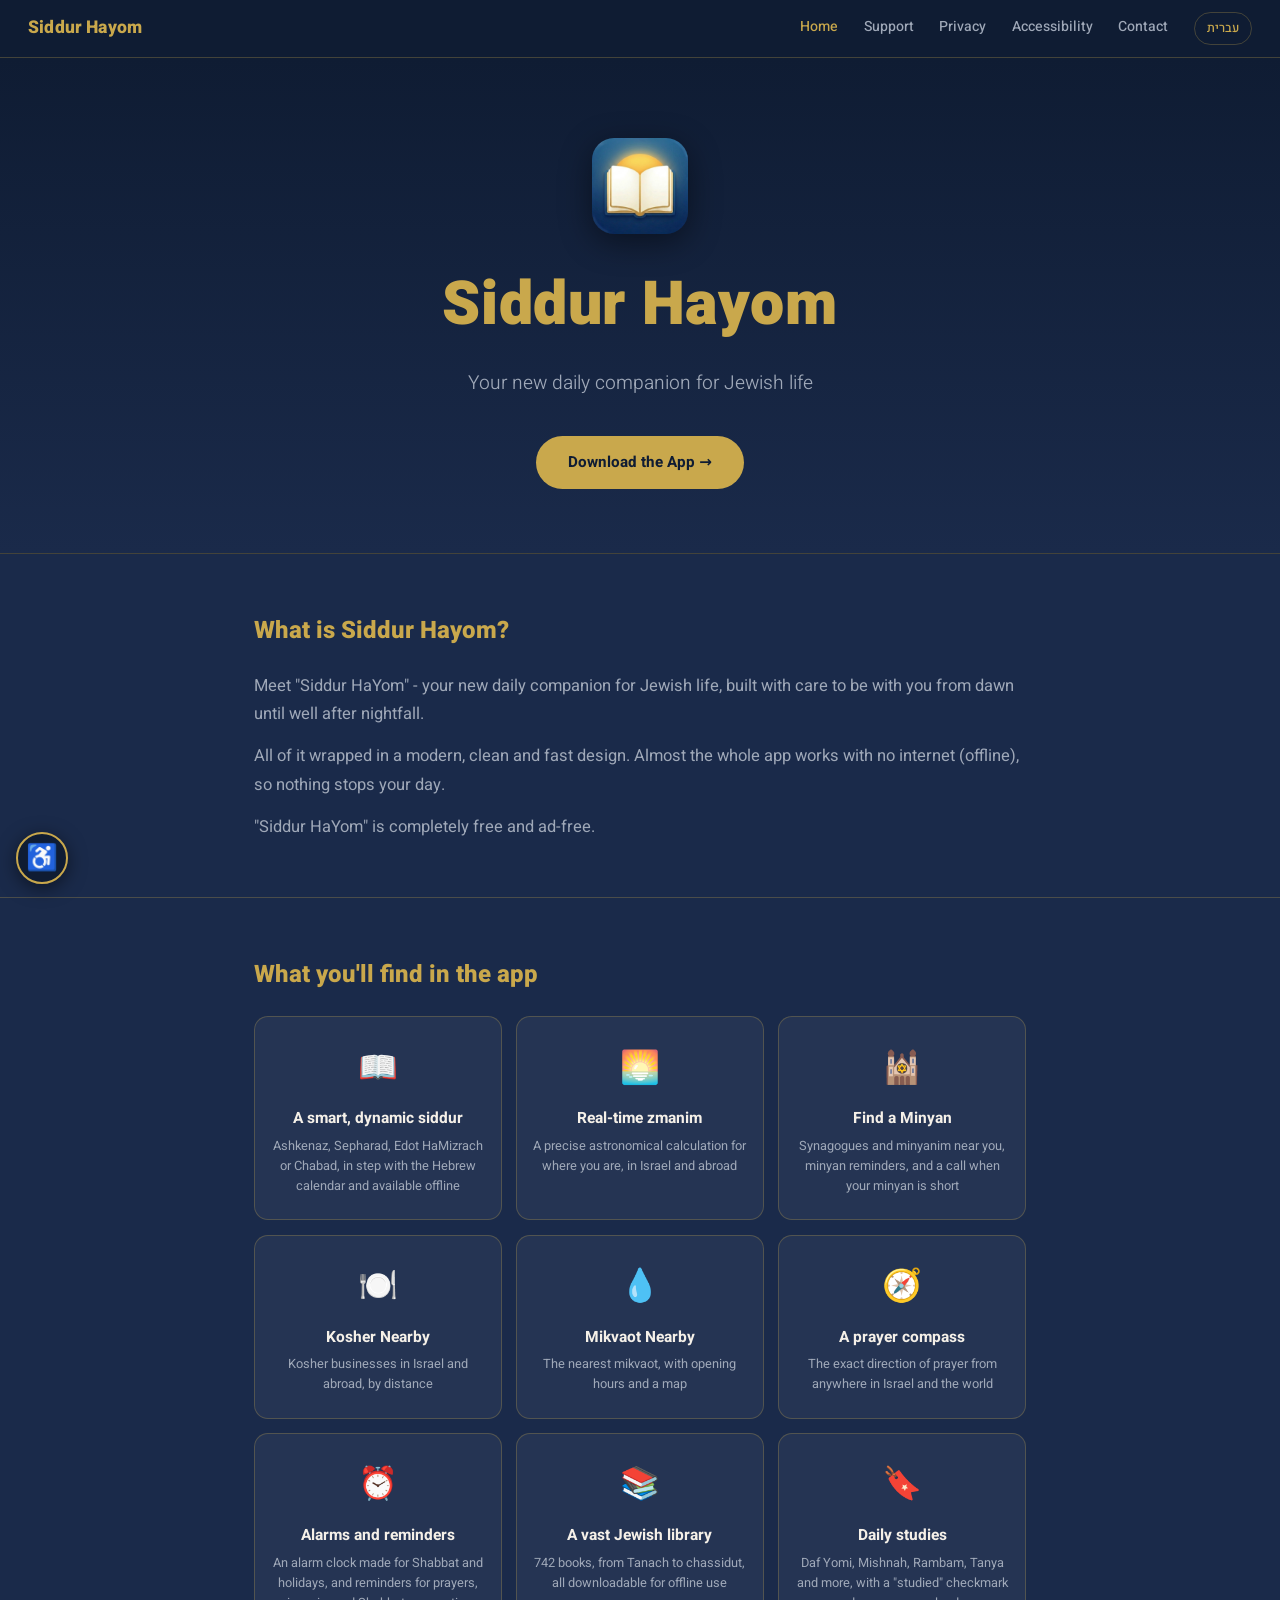
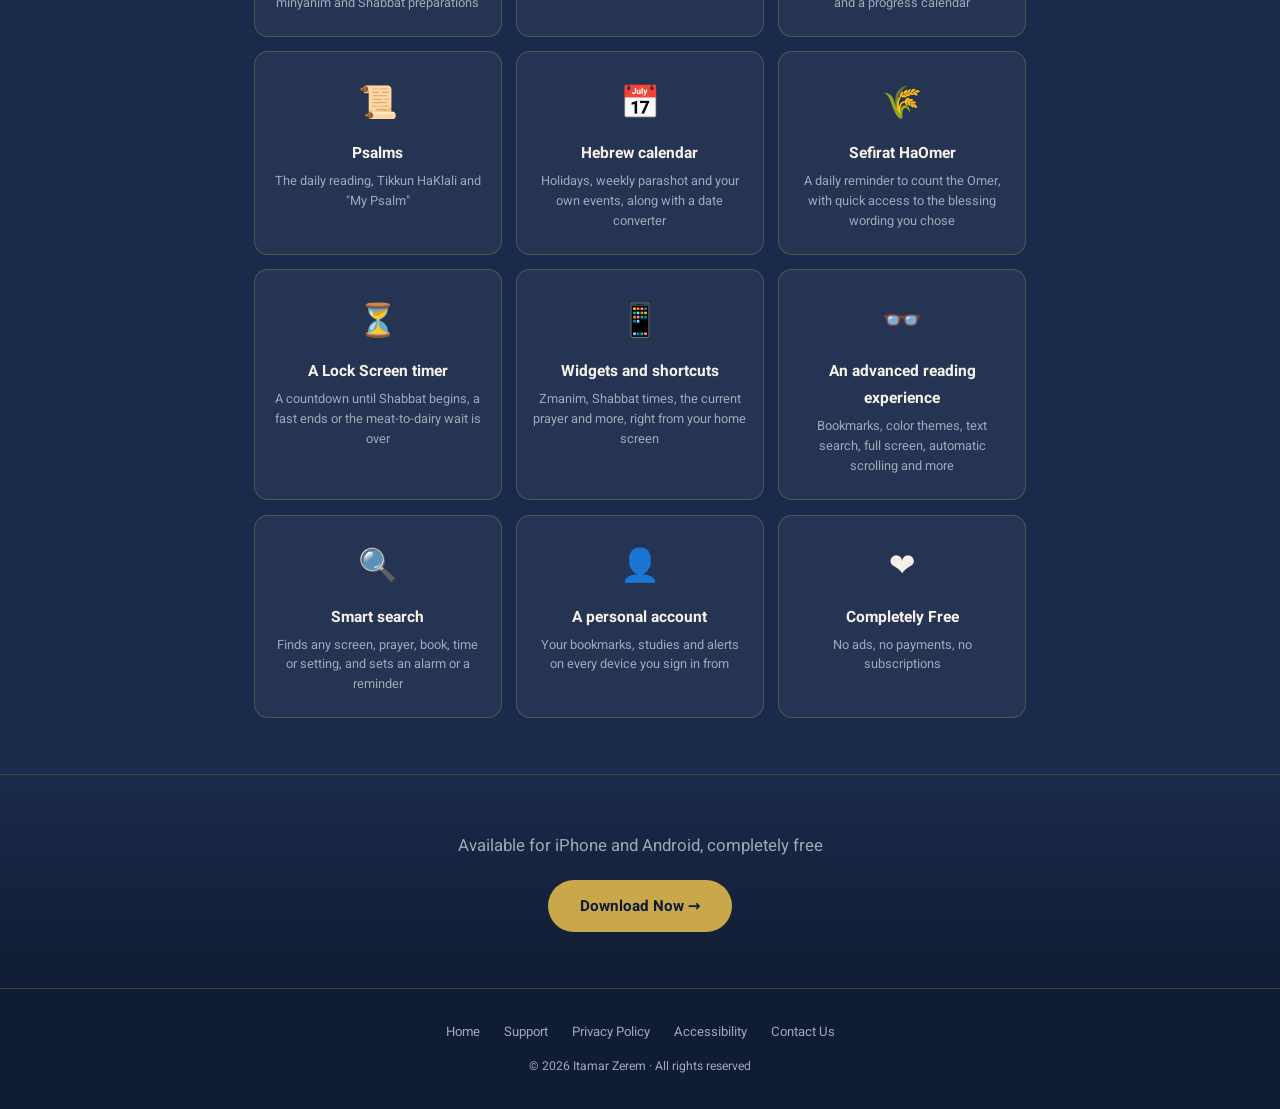
==== commit d1a4d88c: "content: תיקוני אורי - «הקריאה היומית» במקום «מנה», כותרת לפי הנוסח שלמטה, «הורידו», «צרו קשר» בסרגל" ====
--- a/index.html
+++ b/index.html
@@ -23,6 +23,7 @@
   <link rel="stylesheet" href="styles.css">
   <script defer src="a11y.js"></script>
   <script defer src="analytics.js"></script>
+  <script defer src="contact.js"></script>
 </head>
 <body>
 
@@ -34,6 +35,7 @@
       <li><a href="support.html">תמיכה</a></li>
       <li><a href="privacy.html">פרטיות</a></li>
       <li><a href="accessibility.html">נגישות</a></li>
+      <li><a href="mailto:siddurhayom@gmail.com">צרו קשר</a></li>
       <li><a href="en/index.html" class="lang-switch" onclick="localStorage.setItem('siddurLang','en')">English</a></li>
     </ul>
   </nav>
@@ -44,9 +46,9 @@
     <section class="hero">
       <img src="siddurIcon.png" alt="סידור היום" class="hero-app-icon" width="96" height="96">
       <h1>סידור היום</h1>
-      <p class="hero-tagline">המרכז היומיומי שלך לאורח חיים יהודי מודרני</p>
+      <p class="hero-tagline">המרכז היומיומי החדש שלך לניהול חיים יהודיים</p>
       <a href="go.html" class="btn btn-gold">
-        הורד את האפליקציה ←
+        הורידו את האפליקציה ←
       </a>
     </section>
 
@@ -133,7 +135,7 @@
           <div class="feature-card">
             <span class="feature-icon" aria-hidden="true">📜</span>
             <h3>תהילים</h3>
-            <p>המנה היומית, ״תיקון הכללי״ ו״הפרק שלי בתהילים״</p>
+            <p>הקריאה היומית, ״תיקון הכללי״ ו״הפרק שלי בתהילים״</p>
           </div>
 
           <div class="feature-card">
@@ -192,7 +194,7 @@
     <section class="cta-band">
       <p>זמין ל‑iPhone ול‑Android, בחינם לחלוטין</p>
       <a href="go.html" class="btn btn-gold">
-        הורד עכשיו ←
+        הורידו עכשיו ←
       </a>
     </section>
 
--- a/styles.css
+++ b/styles.css
@@ -75,6 +75,7 @@
 }
 
 .nav-links a {
+  white-space: nowrap; /* ‏«Contact» / «צרו קשר» בסרגל (26.11.26) לא נשברים לשתי שורות */
   font-size: 0.88rem;
   font-weight: 500;
   color: var(--muted);
@@ -525,6 +526,12 @@
     justify-content: space-between;
     gap: 0.6rem;
   }
+
+  /* ‏26.11.26 נוסף «צרו קשר» / «Contact» לסרגל (בקשת אורי), שישה פריטים במקום
+     ‏חמישה. ‏בגודל הקודם בורר השפה נחתך בקצה המסך באנגלית, גם ב-390 וגם ב-360. */
+  .nav { padding-left: 0.9rem; padding-right: 0.9rem; }
+  .nav-links a { font-size: 0.8rem; }
+  .lang-switch { padding: 0.2rem 0.55rem; }
 }
 
 @media (max-width: 380px) {
@@ -752,3 +759,52 @@
     scroll-behavior: auto !important;
   }
 }
+
+/* ── חלון «צרו קשר» (contact.js, 26.11.2026) ──
+   ‏במקום mailto: ישיר שיצא מהאתר ופתח את Gmail (בקשת אורי). */
+.contact-dialog {
+  width: min(92vw, 420px);
+  margin: auto;
+  padding: 1.75rem 1.5rem 1.25rem;
+  border: 1px solid var(--gold-bdr);
+  border-radius: var(--radius);
+  background: var(--bg);
+  color: var(--cream);
+  text-align: center;
+  font-family: inherit;
+}
+.contact-dialog::backdrop { background: rgba(8, 14, 28, 0.72); }
+.contact-dialog h2 {
+  color: var(--gold);
+  font-size: 1.3rem;
+  margin-bottom: 0.9rem;
+}
+.contact-dialog p { color: var(--muted); font-size: 0.92rem; line-height: 1.6; }
+.contact-dialog .contact-email {
+  margin: 0.35rem 0 1rem;
+  color: var(--cream);
+  font-size: 1.05rem;
+  font-weight: 600;
+  user-select: all;
+}
+.contact-actions {
+  display: flex;
+  flex-direction: column;
+  gap: 0.6rem;
+  margin-top: 1.25rem;
+}
+.contact-copy {
+  background: transparent;
+  color: var(--gold);
+  border: 1px solid var(--gold-bdr);
+}
+.contact-close {
+  margin-top: 0.9rem;
+  background: none;
+  border: none;
+  color: var(--muted);
+  font-family: inherit;
+  font-size: 0.85rem;
+  cursor: pointer;
+  text-decoration: underline;
+}
